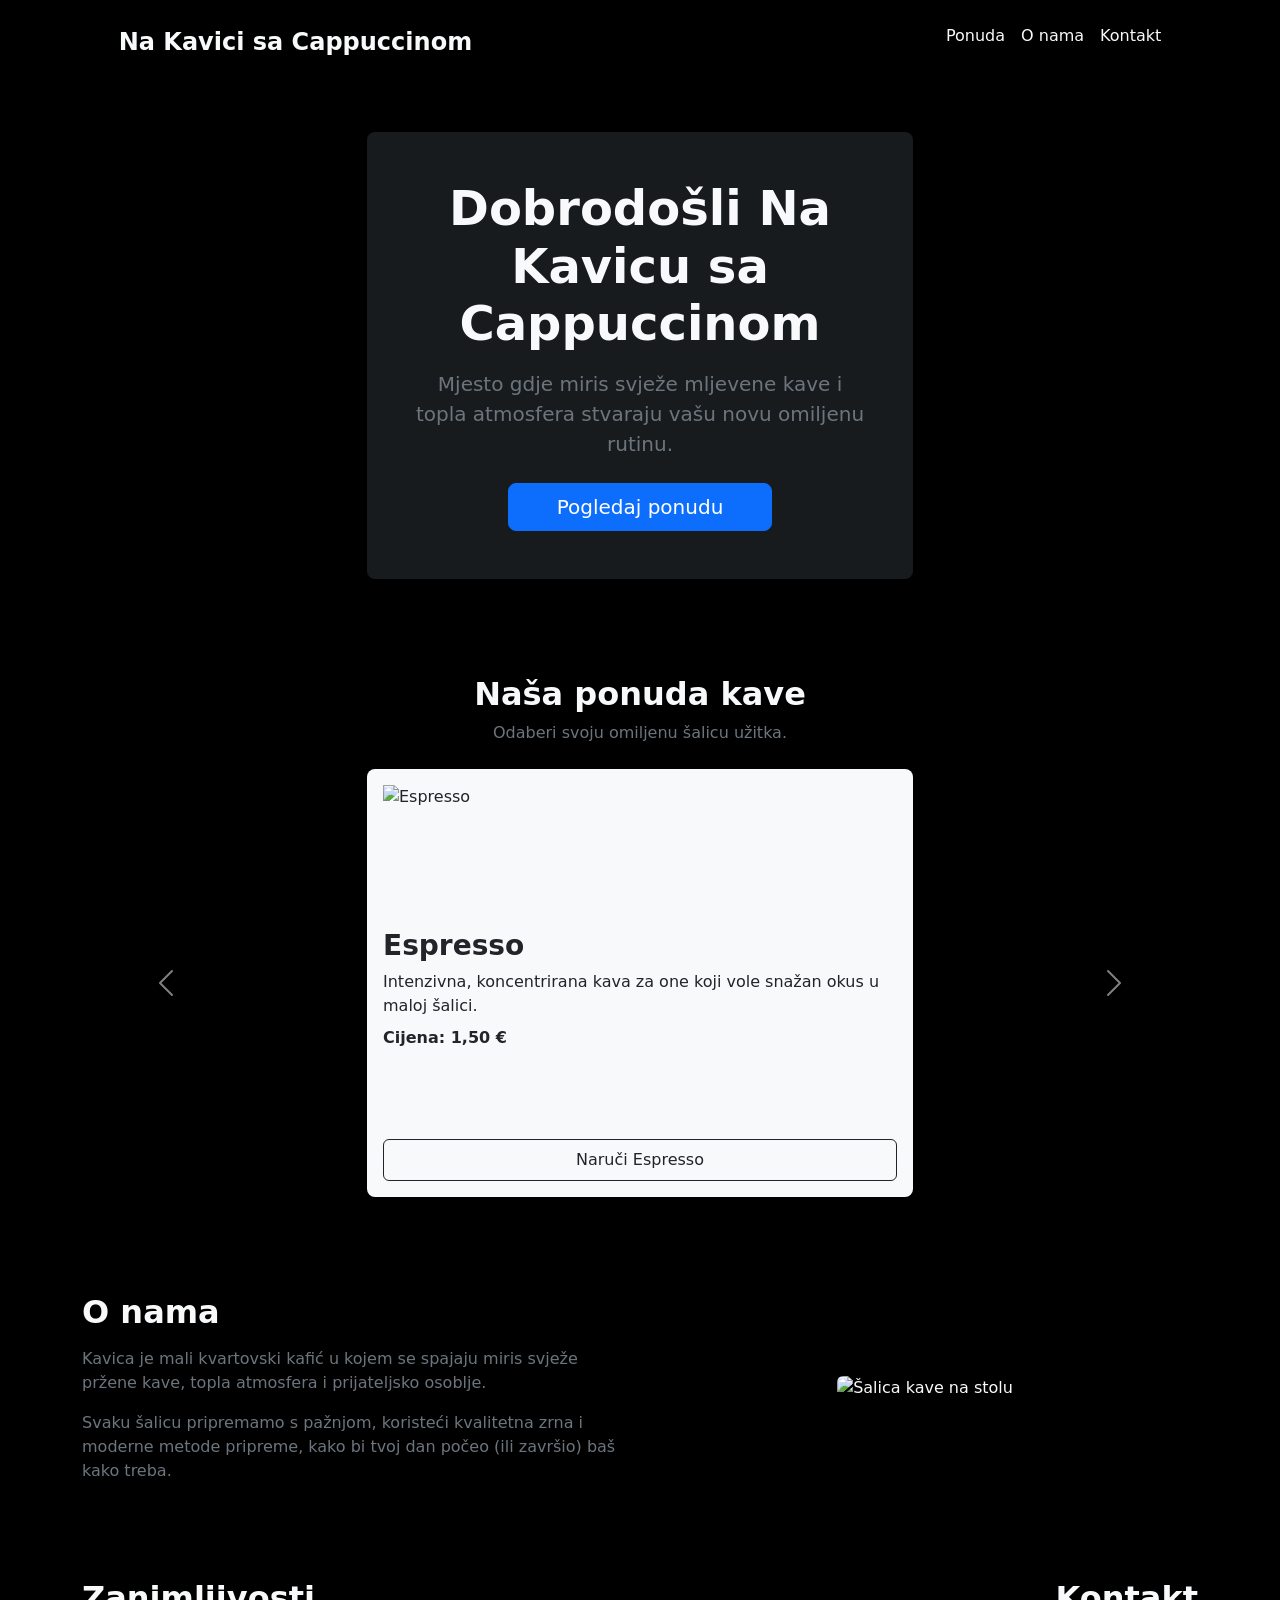
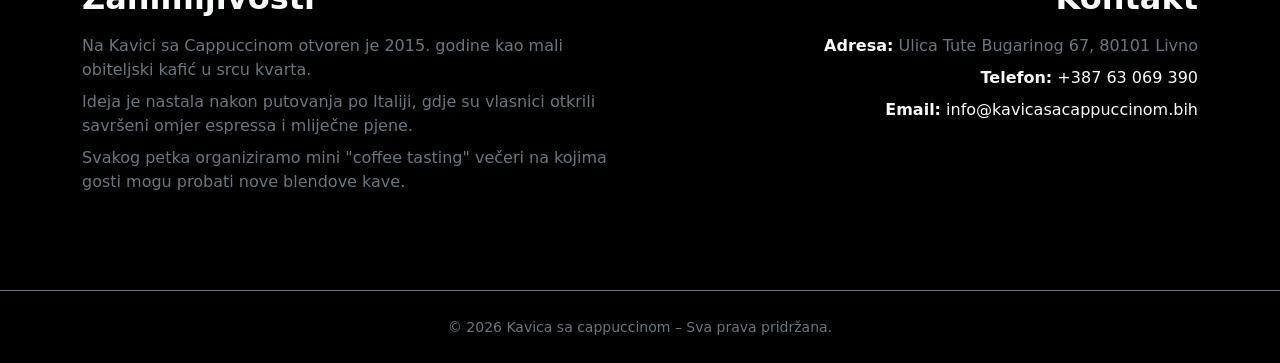
==== index.html @ 24b8f969 "poruka" ====
<!DOCTYPE html>
<html lang="hr">
<head>
  <meta charset="UTF-8">
  <meta name="viewport" content="width=device-width, initial-scale=1.0">
  <title>Zadatak 1 - Bootstrap Grid</title>

  <!-- Bootstrap CSS -->
  <link href="https://cdn.jsdelivr.net/npm/bootstrap@5.3.3/dist/css/bootstrap.min.css" rel="stylesheet">

  <style>
    .order-btn {
      transition: background-color 160ms ease, border-color 160ms ease, color 160ms ease;
    }
    .order-btn:hover,
    .order-btn:focus-visible {
      background-color: #0d6efd;
      border-color: #0d6efd;
      color: #fff !important;
    }
  </style>
</head>
<!-- bg-black: crna pozadina; text-light: svijetli tekst -->
<body class="bg-black text-light">

  <!-- ============================================================
    ZADATAK - pročitaj sve prije nego počneš!

    Radiš landing page za fiktivni kafić "Kavica".

    ŠTO TREBAŠ NAPRAVITI:

    1. NAVBAR
       - Logo/naziv kafića lijevo
       - Linkovi desno: Ponuda, O nama, Kontakt
       - Na mobilnom se navbar sklapa u hamburger izbornik

    2. HERO SEKCIJA
       - Veliki naslov i kratki opis kafića
       - Jedan gumb (npr. "Pogledaj ponudu")
       - Centriran sadržaj

    3. KARTICE S PONUDOM (3 komada)
       - Espresso, Cappuccino, Latte
       - Svaka kartica: naziv, kratki opis, cijena, gumb
       - Na MOBILNOM:  kartice jedna ispod druge (puna širina)
       - Na TABLETU:   2 kartice u redu
       - Na DESKTOPU:  sve 3 kartice u jednom redu

    4. FOOTER
       - Tamna pozadina, copyright tekst centriran

    ============================================================
    PRAVILA:
    ✓ AI je dozvoljen
    ✗ Svaku Bootstrap klasu koju koristiš moraš znati objasniti
    ✗ Ne kopiraj tuđe rješenje bez razumijevanja

    PITANJA ZA RAZMIŠLJANJE dok radiš:
    - Što znači "col-lg-4"? Što je "lg"? Koliko iznosi u pikselima?
    - Zašto koristimo "container" a ne "container-fluid"?
    - Što bi se desilo bez "row" unutar "container"?
    - Kako Bootstrap zna na kojoj veličini ekrana smo?

    KORISNI LINKOVI:
    - Bootstrap docs:  https://getbootstrap.com/docs/5.3
    - Grid sistem:     https://getbootstrap.com/docs/5.3/layout/grid/
    - Navbar:          https://getbootstrap.com/docs/5.3/components/navbar/
    - Cards:           https://getbootstrap.com/docs/5.3/components/card/
    ============================================================ -->

    <!-- ==============================================
    ==============================================
    Nakon kloniranja a prije početka rada napravite
    svoj branch: git checkout -b rjesenje/ime-prezime
    Kad završite kod pošaljite ga tj pushajte na
    sljedeći način:
    git push --set-upstream origin rjesenje/ime-prezime
    =================================================
    ================================================= -->

  <!-- navbar container: širina; py-3: vertikalni razmak; col-lg-10 mx-auto: suzi sadržaj -->
  <navbar class="container py-3">
    <!-- row: grid red -->
    <div class="row col-lg-10 mx-auto">
      <!-- col-12 col-md-6: logo širina; text-center/text-md-start: poravnanje -->
      <div class="col-12 col-md-6 text-center text-md-start">
        <!-- fw-bold: bold; fs-4: veći tekst; text-light/text-decoration-none: vidljiv link bez crte -->
        <a href="#hero" class="fw-bold fs-4 text-decoration-none text-light">Na Kavici sa Cappuccinom</a>
      </div>
      <!-- col-12 col-md-6: linkovi; d-flex: vodoravno; justify-content-*: centriraj/desno; gap-3: razmak; mt-*: razmak gore na manjim -->
      <div class="col-12 col-md-6 d-flex justify-content-center justify-content-md-end gap-3 mt-2 mt-md-0">
        <!-- text-light/text-decoration-none: stil linka -->
        <a href="#ponuda" class="text-light text-decoration-none">Ponuda</a>
        <a href="#onama" class="text-light text-decoration-none">O nama</a>
        <a href="#kontakt" class="text-light text-decoration-none">Kontakt</a>
      </div>
    </div>
  </navbar>

  <!-- py-*: vertikalni padding po breakpointu; background-image (style): slika kave -->
  <section
    id="hero"
    class="py-4 py-sm-5 py-lg-5"
    style="background-image: url('https://images.pexels.com/photos/302899/pexels-photo-302899.jpeg'); background-size: cover; background-position: center; background-repeat: no-repeat;"
  >
    <!-- container: širina + centriranje -->
    <div class="container">
      <!-- row: grid red; justify-content-center: centriraj stupac -->
      <div class="row justify-content-center">
        <!-- col-*: širina stupca po breakpointu; text-center: centrirani tekst; fade: JS animacija -->
        <div class="col-12 col-md-8 col-lg-6 text-center fade">
          <!-- bg-dark/bg-opacity-75: tamni overlay; rounded-3: zaobljeni rubovi; p-*: padding -->
          <div class="bg-dark bg-opacity-75 rounded-3 p-3 p-sm-4 p-md-5">
            <!-- display-*/fw-bold: veliki bold naslov; mb-3: razmak dolje -->
            <h1 class="display-5 display-md-4 fw-bold mb-3">Dobrodošli Na Kavicu sa Cappuccinom</h1>
            <!-- lead: veći tekst; text-secondary: siva; mb-4: razmak dolje -->
            <p class="lead text-secondary mb-4">
            Mjesto gdje miris svježe mljevene kave i topla atmosfera
            stvaraju vašu novu omiljenu rutinu.
            </p>
            <!-- btn/btn-primary/btn-lg: gumb; px-*: horizontalni padding -->
            <a href="#ponuda" class="btn btn-primary btn-lg px-4 px-md-5">
            Pogledaj ponudu
            </a>
          </div>
        </div>
      </div>
    </div>
  </section>

  <!-- py-*: vertikalni padding sekcije ponude -->
  <section id="ponuda" class="py-4 py-md-5">
    <!-- container: centrirani sadržaj -->
    <div class="container">
      <!-- text-center: centrirano; mb-*: razmak dolje; fade: animacija -->
      <div class="text-center mb-3 mb-md-4 fade">
        <!-- fw-bold: bold; mb-2: razmak -->
        <h2 class="fw-bold mb-2">Naša ponuda kave</h2>
        <!-- text-secondary: sivi tekst; mb-0: bez margine -->
        <p class="text-secondary mb-0">Odaberi svoju omiljenu šalicu užitka.</p>
      </div>

      <!-- Bootstrap karusel umjesto 3 statične kartice -->
      <div id="coffeeCarousel" class="carousel slide fade" data-bs-ride="carousel">
        <div class="carousel-inner">
          <!-- ESPRESSO -->
          <div class="carousel-item active">
            <div class="row justify-content-center">
              <div class="col-12 col-md-8 col-lg-6 d-flex">
                <div class="bg-light text-dark rounded-3 p-3 w-100 h-100 d-flex flex-column">
                  <img
                    src="https://images.pexels.com/photos/2396220/pexels-photo-2396220.jpeg?auto=compress&cs=tinysrgb&w=600"
                    alt="Espresso"
                    style="height: 200px; object-fit: cover;"
                  >
                  <div class="mt-3 d-flex flex-column justify-content-between h-100">
                    <div>
                      <h3 class="fw-semibold mb-2">Espresso</h3>
                      <p class="mb-2">
                        Intenzivna, koncentrirana kava za one koji vole snažan okus
                        u maloj šalici.
                      </p>
                      <p class="fw-semibold mb-3">Cijena: 1,50 €</p>
                    </div>
                    <div>
                      <a href="#kontakt" class="order-btn d-block text-center border border-dark rounded py-2 text-dark text-decoration-none">
                        Naruči Espresso
                      </a>
                    </div>
                  </div>
                </div>
              </div>
            </div>
          </div>

          <!-- CAPPUCCINO -->
          <div class="carousel-item">
            <div class="row justify-content-center">
              <div class="col-12 col-md-8 col-lg-6 d-flex">
                <div class="bg-light text-dark rounded-3 p-3 w-100 h-100 d-flex flex-column">
                  <img
                    src="https://images.pexels.com/photos/2615323/pexels-photo-2615323.jpeg?auto=compress&cs=tinysrgb&w=600"
                    alt="Cappuccino"
                    style="height: 200px; object-fit: cover;"
                  >
                  <div class="mt-3 d-flex flex-column justify-content-between h-100">
                    <div>
                      <h3 class="fw-semibold mb-2">Cappuccino</h3>
                      <p class="mb-2">
                        Savršen omjer espressa, mlijeka i mliječne pjene za
                        kremast doživljaj.
                      </p>
                      <p class="fw-semibold mb-3">Cijena: 2,20 €</p>
                    </div>
                    <div>
                      <a href="#kontakt" class="order-btn d-block text-center border border-dark rounded py-2 text-dark text-decoration-none">
                        Naruči Cappuccino
                      </a>
                    </div>
                  </div>
                </div>
              </div>
            </div>
          </div>

          <!-- LATTE -->
          <div class="carousel-item">
            <div class="row justify-content-center">
              <div class="col-12 col-md-8 col-lg-6 d-flex">
                <div class="bg-light text-dark rounded-3 p-3 w-100 h-100 d-flex flex-column">
                  <img
                    src="https://images.pexels.com/photos/851555/pexels-photo-851555.jpeg?auto=compress&cs=tinysrgb&w=600"
                    alt="Latte"
                    style="height: 200px; object-fit: cover;"
                  >
                  <div class="mt-3 d-flex flex-column justify-content-between h-100">
                    <div>
                      <h3 class="fw-semibold mb-2">Latte</h3>
                      <p class="mb-2">
                        Nježna kava s puno toplog mlijeka – idealna za
                        opuštena jutra i duge razgovore.
                      </p>
                      <p class="fw-semibold mb-3">Cijena: 2,50 €</p>
                    </div>
                    <div>
                      <a href="#kontakt" class="order-btn d-block text-center border border-dark rounded py-2 text-dark text-decoration-none">
                        Naruči Latte
                      </a>
                    </div>
                  </div>
                </div>
              </div>
            </div>
          </div>
        </div>

        <!-- Kontrole karusela -->
        <button class="carousel-control-prev" type="button" data-bs-target="#coffeeCarousel" data-bs-slide="prev">
          <span class="carousel-control-prev-icon" aria-hidden="true"></span>
          <span class="visually-hidden">Prethodna</span>
        </button>
        <button class="carousel-control-next" type="button" data-bs-target="#coffeeCarousel" data-bs-slide="next">
          <span class="carousel-control-next-icon" aria-hidden="true"></span>
          <span class="visually-hidden">Sljedeća</span>
        </button>
      </div>
    </div>
  </section>

  <!-- py-*: vertikalni padding sekcije "O nama" -->
  <section id="onama" class="py-4 py-lg-5">
    <div class="container">
      <div class="row align-items-center">
        <!-- col-*: širine po breakpointu; mb-*: razmak; fade: animacija; text-center/text-md-start: poravnanje -->
        <div class="col-12 col-md-6 col-lg-6 mb-4 mb-md-0 fade text-center text-md-start">
          <h2 class="fw-bold mb-3">O nama</h2>
          <p class="text-secondary mb-3">
            Kavica je mali kvartovski kafić u kojem se spajaju miris svježe
            pržene kave, topla atmosfera i prijateljsko osoblje.
          </p>
          <p class="text-secondary mb-0">
            Svaku šalicu pripremamo s pažnjom, koristeći kvalitetna zrna i
            moderne metode pripreme, kako bi tvoj dan počeo (ili završio)
            baš kako treba.
          </p>
        </div>
        <div class="col-12 col-md-6 col-lg-6 text-center fade">
          <!-- img-fluid: responsive slika; rounded: zaobljeni rubovi; shadow: sjena -->
          <img
            src="https://images.pexels.com/photos/1002740/pexels-photo-1002740.jpeg"
            alt="Šalica kave na stolu"
            class="img-fluid rounded shadow"
          >
        </div>
      </div>
    </div>
  </section>

  <!-- py-*: vertikalni padding sekcije "Kontakt" -->
  <section id="kontakt" class="py-4 py-md-5">
    <div class="container">
      <!-- row: dvije kolone – lijevo zanimljivosti, desno kontakti -->
      <div class="row">
        <!-- col-12 col-md-6: zanimljivosti; text-start: lijevo poravnanje; mb-4: razmak dolje na manjim -->
        <div class="col-12 col-md-6 mb-4 mb-md-0">
          <h2 class="fw-bold mb-3">Zanimljivosti</h2>
          <p class="text-secondary mb-2">
            Na Kavici sa Cappuccinom otvoren je 2015. godine kao mali obiteljski kafić u srcu kvarta.
          </p>
          <p class="text-secondary mb-2">
            Ideja je nastala nakon putovanja po Italiji, gdje su vlasnici otkrili savršeni omjer espressa i mliječne pjene.
          </p>
          <p class="text-secondary mb-0">
            Svakog petka organiziramo mini "coffee tasting" večeri na kojima gosti mogu probati nove blendove kave.
          </p>
        </div>
        <!-- col-12 col-md-6: kontakti; text-md-end: desno poravnanje na većim ekranima -->
        <div class="col-12 col-md-6 text-md-end">
          <h2 class="fw-bold mb-3">Kontakt</h2>
          <!-- d-grid gap-2: vertikalni razmak; text-secondary: sivi tekst -->
          <div class="d-grid gap-2 text-secondary">
            <p class="mb-0">
              <span class="fw-semibold text-light">Adresa:</span>
              Ulica Tute Bugarinog 67, 80101 Livno
            </p>
            <p class="mb-0">
              <span class="fw-semibold text-light">Telefon:</span>
              <!-- link-light: svijetli link; text-decoration-none: bez crte -->
              <a class="link-light text-decoration-none" href="tel:+385911234567">+387 63 069 390</a>
            </p>
            <p class="mb-0">
              <span class="fw-semibold text-light">Email:</span>
              <a class="link-light text-decoration-none" href="mailto:info@kavica.hr">info@kavicasacappuccinom.bih</a>
            </p>
          </div>
        </div>
      </div>
    </div>
  </section>

  <!-- bg-black: crni footer; text-secondary: sivi tekst; text-center: centrirano; py-*/mt-*: razmak; border-*: linija -->
  <footer class="bg-black text-secondary text-center py-3 py-md-4 mt-4 mt-lg-5 border-top border-secondary">
    <small>&copy; 2026 Kavica sa cappuccinom – Sva prava pridržana.</small>
  </footer>
  <!-- Bootstrap JS - mora biti na kraju, prije </body> -->
  <script src="https://cdn.jsdelivr.net/npm/bootstrap@5.3.3/dist/js/bootstrap.bundle.min.js"></script>

  <!--
    MALI JAVASCRIPT DODACI

    1) Animacija "fade-in" za elemente koji imaju klasu "fade"
       - Bootstrap već definira:
         .fade  → element je proziran
         .show  → konačno stanje (vidljivo)
       - Kad preko JS-a dodamo "show" na element koji već ima "fade",
         Bootstrap CSS odradi prijelaz (animaciju).

    2) Glatko skrolanje do sekcije kada kliknemo na link u navbaru
       - umjesto instant skoka, koristimo "scrollIntoView" s "behavior: 'smooth'".
  -->
  <script>
    // Animacija: kada se element pojavi u viewportu, dodaj mu klasu "show"
    document.addEventListener('DOMContentLoaded', function () {
      var fadeElements = document.querySelectorAll('.fade');

      if ('IntersectionObserver' in window) {
        var observer = new IntersectionObserver(function (entries, obs) {
          entries.forEach(function (entry) {
            if (entry.isIntersecting) {
              entry.target.classList.add('show'); // Bootstrap koristi .fade + .show za prijelaz
              obs.unobserve(entry.target);
            }
          });
        }, { threshold: 0.2 });

        fadeElements.forEach(function (el) {
          observer.observe(el);
        });
      } else {
        // Fallback: ako preglednik ne podržava IntersectionObserver, odmah prikaži sve
        fadeElements.forEach(function (el) {
          el.classList.add('show');
        });
      }

      // Glatko skrolanje za sve linkove koji vode na ID na stranici (#ponuda, #onama, #kontakt)
      var navLinks = document.querySelectorAll('a[href^="#"]');

      navLinks.forEach(function (link) {
        var href = link.getAttribute('href');

        if (href && href.startsWith('#') && href.length > 1) {
          link.addEventListener('click', function (event) {
            var target = document.querySelector(href);
            if (target) {
              event.preventDefault();
              target.scrollIntoView({ behavior: 'smooth' });
            }
          });
        }
      });
    });
  </script>
</body>
</html>
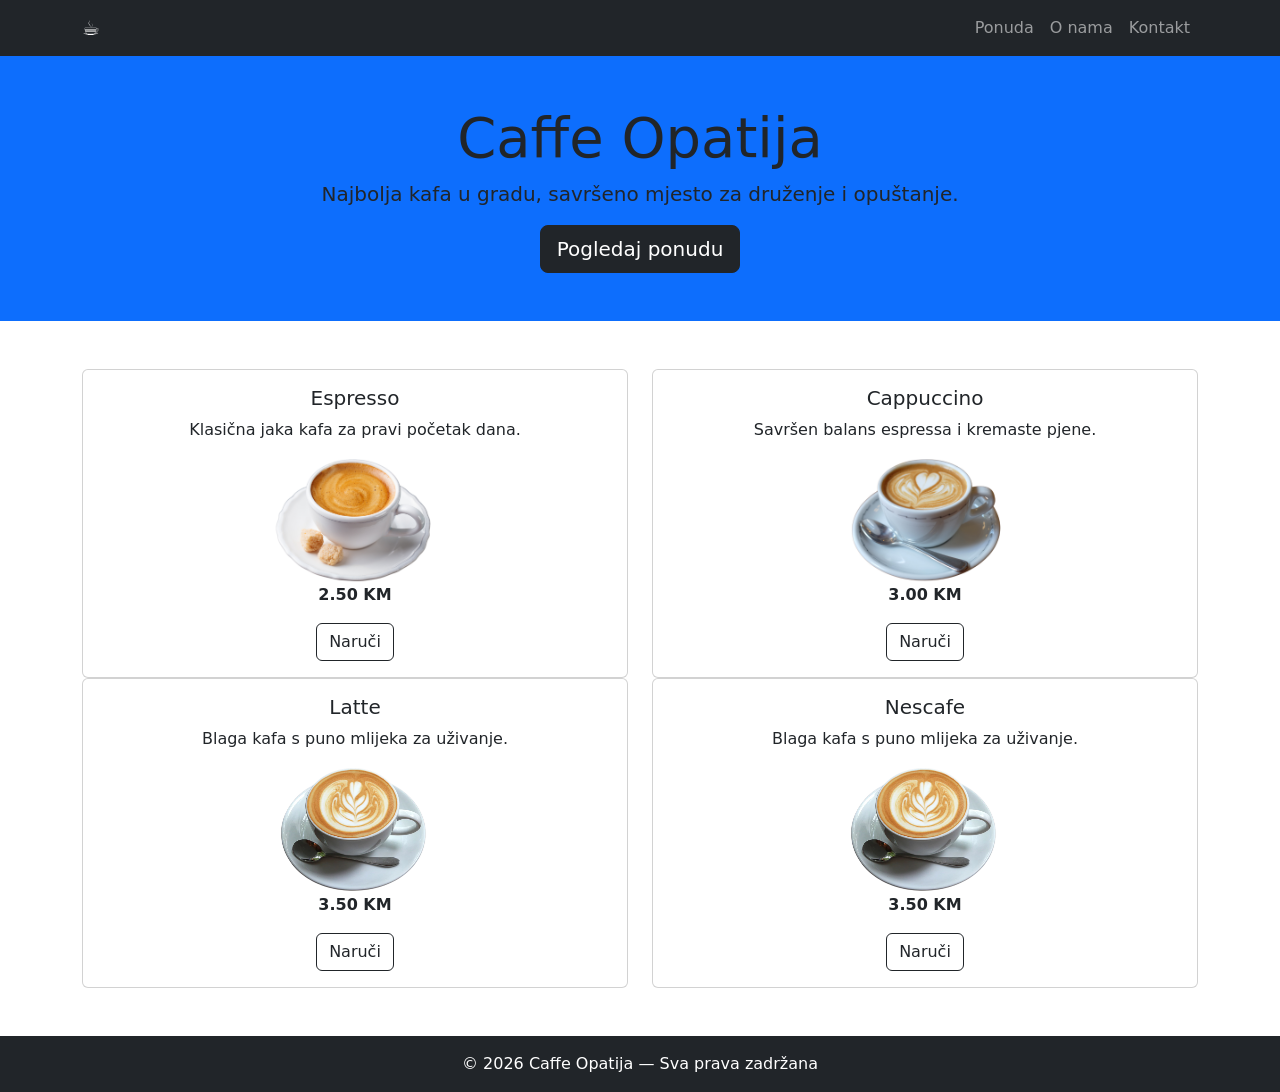
==== commit 53cb2f19: "dodala ness" ====
--- a/index.html
+++ b/index.html
@@ -7,21 +7,10 @@
 
   <!-- Bootstrap CSS -->
   <link href="https://cdn.jsdelivr.net/npm/bootstrap@5.3.3/dist/css/bootstrap.min.css" rel="stylesheet">
-
-  <style>
-    .order-btn {
-      transition: background-color 160ms ease, border-color 160ms ease, color 160ms ease;
-    }
-    .order-btn:hover,
-    .order-btn:focus-visible {
-      background-color: #0d6efd;
-      border-color: #0d6efd;
-      color: #fff !important;
-    }
-  </style>
+  <!-- Naš custom CSS dolazi NAKON Bootstrapa -->
+  <link rel="stylesheet" href="../assets/css/style.css">
 </head>
-<!-- bg-black: crna pozadina; text-light: svijetli tekst -->
-<body class="bg-black text-light">
+<body>
 
   <!-- ============================================================
     ZADATAK - pročitaj sve prije nego počneš!
@@ -79,308 +68,140 @@
     =================================================
     ================================================= -->
 
-  <!-- navbar container: širina; py-3: vertikalni razmak; col-lg-10 mx-auto: suzi sadržaj -->
-  <navbar class="container py-3">
-    <!-- row: grid red -->
-    <div class="row col-lg-10 mx-auto">
-      <!-- col-12 col-md-6: logo širina; text-center/text-md-start: poravnanje -->
-      <div class="col-12 col-md-6 text-center text-md-start">
-        <!-- fw-bold: bold; fs-4: veći tekst; text-light/text-decoration-none: vidljiv link bez crte -->
-        <a href="#hero" class="fw-bold fs-4 text-decoration-none text-light">Na Kavici sa Cappuccinom</a>
-      </div>
-      <!-- col-12 col-md-6: linkovi; d-flex: vodoravno; justify-content-*: centriraj/desno; gap-3: razmak; mt-*: razmak gore na manjim -->
-      <div class="col-12 col-md-6 d-flex justify-content-center justify-content-md-end gap-3 mt-2 mt-md-0">
-        <!-- text-light/text-decoration-none: stil linka -->
-        <a href="#ponuda" class="text-light text-decoration-none">Ponuda</a>
-        <a href="#onama" class="text-light text-decoration-none">O nama</a>
-        <a href="#kontakt" class="text-light text-decoration-none">Kontakt</a>
-      </div>
+  <!-- OVDJE PIŠI SVOJ KOD -->
+
+
+<!-- ================= NAVBAR ================= -->
+
+<nav class="navbar navbar-expand-md navbar-dark bg-dark">
+  <div class="container">
+
+    <!-- Logo -->
+    <a class="navbar-brand" href="#">☕</a>
+
+    <!-- Hamburger -->
+    <button class="navbar-toggler" type="button"
+        data-bs-toggle="collapse"
+        data-bs-target="#menu">
+        <span class="navbar-toggler-icon"></span>
+    </button>
+
+    <!-- Linkovi -->
+    <div class="collapse navbar-collapse justify-content-end" id="menu">
+      <ul class="navbar-nav">
+        <li class="nav-item">
+          <a class="nav-link" href="#">Ponuda</a>
+        </li>
+        <li class="nav-item">
+          <a class="nav-link" href="#">O nama</a>
+        </li>
+        <li class="nav-item">
+          <a class="nav-link" href="#">Kontakt</a>
+        </li>
+      </ul>
     </div>
-  </navbar>
-
-  <!-- py-*: vertikalni padding po breakpointu; background-image (style): slika kave -->
-  <section
-    id="hero"
-    class="py-4 py-sm-5 py-lg-5"
-    style="background-image: url('https://images.pexels.com/photos/302899/pexels-photo-302899.jpeg'); background-size: cover; background-position: center; background-repeat: no-repeat;"
-  >
-    <!-- container: širina + centriranje -->
-    <div class="container">
-      <!-- row: grid red; justify-content-center: centriraj stupac -->
-      <div class="row justify-content-center">
-        <!-- col-*: širina stupca po breakpointu; text-center: centrirani tekst; fade: JS animacija -->
-        <div class="col-12 col-md-8 col-lg-6 text-center fade">
-          <!-- bg-dark/bg-opacity-75: tamni overlay; rounded-3: zaobljeni rubovi; p-*: padding -->
-          <div class="bg-dark bg-opacity-75 rounded-3 p-3 p-sm-4 p-md-5">
-            <!-- display-*/fw-bold: veliki bold naslov; mb-3: razmak dolje -->
-            <h1 class="display-5 display-md-4 fw-bold mb-3">Dobrodošli Na Kavicu sa Cappuccinom</h1>
-            <!-- lead: veći tekst; text-secondary: siva; mb-4: razmak dolje -->
-            <p class="lead text-secondary mb-4">
-            Mjesto gdje miris svježe mljevene kave i topla atmosfera
-            stvaraju vašu novu omiljenu rutinu.
-            </p>
-            <!-- btn/btn-primary/btn-lg: gumb; px-*: horizontalni padding -->
-            <a href="#ponuda" class="btn btn-primary btn-lg px-4 px-md-5">
-            Pogledaj ponudu
-            </a>
+
+  </div>
+</nav>
+
+<!-- ================= HERO ================= -->
+
+<section class="py-5 text-center bg-primary">
+  <div class="container">
+
+    <h1 class="display-4"> Caffe Opatija </h1>
+    <p class="lead">
+      Najbolja kafa u gradu, savršeno mjesto za druženje i opuštanje.
+    </p>
+
+    <a href="#" class="btn btn-dark btn-lg">
+      Pogledaj ponudu
+    </a>
+
+  </div>
+</section>
+
+<!-- ================= PONUDA ================= -->
+
+<section class="py-5">
+  <div class="container">
+
+    <div class="row g-4">
+
+      <!-- Espresso -->
+      <div class="col-12 col-md-6 col-lg-6">
+        <div class="card h-100 text-center">
+          <div class="card-body">
+            <h5 class="card-title">Espresso</h5>
+            <p class="card-text">
+              Klasična jaka kafa za pravi početak dana.
+            </p>
+            <img src="espresso.png" alt="" width="200px">
+            <p class="fw-bold">2.50 KM</p>
+            <a href="#" class="btn btn-outline-dark">Naruči</a>
+          </div>
+        </div>
+      </div>
+
+      <!-- Cappuccino -->
+      <div class="col-12 col-md-6 col-lg-6">
+        <div class="card h-100 text-center">
+          <div class="card-body">
+            <h5 class="card-title">Cappuccino</h5>
+            <p class="card-text">
+              Savršen balans espressa i kremaste pjene.
+            </p>
+            <img src="cappuccino.png" alt="" width="200px">
+            <p class="fw-bold">3.00 KM</p>
+            <a href="#" class="btn btn-outline-dark">Naruči</a>
           </div>
         </div>
       </div>
     </div>
-  </section>
-
-  <!-- py-*: vertikalni padding sekcije ponude -->
-  <section id="ponuda" class="py-4 py-md-5">
-    <!-- container: centrirani sadržaj -->
-    <div class="container">
-      <!-- text-center: centrirano; mb-*: razmak dolje; fade: animacija -->
-      <div class="text-center mb-3 mb-md-4 fade">
-        <!-- fw-bold: bold; mb-2: razmak -->
-        <h2 class="fw-bold mb-2">Naša ponuda kave</h2>
-        <!-- text-secondary: sivi tekst; mb-0: bez margine -->
-        <p class="text-secondary mb-0">Odaberi svoju omiljenu šalicu užitka.</p>
-      </div>
-
-      <!-- Bootstrap karusel umjesto 3 statične kartice -->
-      <div id="coffeeCarousel" class="carousel slide fade" data-bs-ride="carousel">
-        <div class="carousel-inner">
-          <!-- ESPRESSO -->
-          <div class="carousel-item active">
-            <div class="row justify-content-center">
-              <div class="col-12 col-md-8 col-lg-6 d-flex">
-                <div class="bg-light text-dark rounded-3 p-3 w-100 h-100 d-flex flex-column">
-                  <img
-                    src="https://images.pexels.com/photos/2396220/pexels-photo-2396220.jpeg?auto=compress&cs=tinysrgb&w=600"
-                    alt="Espresso"
-                    style="height: 200px; object-fit: cover;"
-                  >
-                  <div class="mt-3 d-flex flex-column justify-content-between h-100">
-                    <div>
-                      <h3 class="fw-semibold mb-2">Espresso</h3>
-                      <p class="mb-2">
-                        Intenzivna, koncentrirana kava za one koji vole snažan okus
-                        u maloj šalici.
-                      </p>
-                      <p class="fw-semibold mb-3">Cijena: 1,50 €</p>
-                    </div>
-                    <div>
-                      <a href="#kontakt" class="order-btn d-block text-center border border-dark rounded py-2 text-dark text-decoration-none">
-                        Naruči Espresso
-                      </a>
-                    </div>
-                  </div>
-                </div>
-              </div>
-            </div>
-          </div>
-
-          <!-- CAPPUCCINO -->
-          <div class="carousel-item">
-            <div class="row justify-content-center">
-              <div class="col-12 col-md-8 col-lg-6 d-flex">
-                <div class="bg-light text-dark rounded-3 p-3 w-100 h-100 d-flex flex-column">
-                  <img
-                    src="https://images.pexels.com/photos/2615323/pexels-photo-2615323.jpeg?auto=compress&cs=tinysrgb&w=600"
-                    alt="Cappuccino"
-                    style="height: 200px; object-fit: cover;"
-                  >
-                  <div class="mt-3 d-flex flex-column justify-content-between h-100">
-                    <div>
-                      <h3 class="fw-semibold mb-2">Cappuccino</h3>
-                      <p class="mb-2">
-                        Savršen omjer espressa, mlijeka i mliječne pjene za
-                        kremast doživljaj.
-                      </p>
-                      <p class="fw-semibold mb-3">Cijena: 2,20 €</p>
-                    </div>
-                    <div>
-                      <a href="#kontakt" class="order-btn d-block text-center border border-dark rounded py-2 text-dark text-decoration-none">
-                        Naruči Cappuccino
-                      </a>
-                    </div>
-                  </div>
-                </div>
-              </div>
-            </div>
-          </div>
-
-          <!-- LATTE -->
-          <div class="carousel-item">
-            <div class="row justify-content-center">
-              <div class="col-12 col-md-8 col-lg-6 d-flex">
-                <div class="bg-light text-dark rounded-3 p-3 w-100 h-100 d-flex flex-column">
-                  <img
-                    src="https://images.pexels.com/photos/851555/pexels-photo-851555.jpeg?auto=compress&cs=tinysrgb&w=600"
-                    alt="Latte"
-                    style="height: 200px; object-fit: cover;"
-                  >
-                  <div class="mt-3 d-flex flex-column justify-content-between h-100">
-                    <div>
-                      <h3 class="fw-semibold mb-2">Latte</h3>
-                      <p class="mb-2">
-                        Nježna kava s puno toplog mlijeka – idealna za
-                        opuštena jutra i duge razgovore.
-                      </p>
-                      <p class="fw-semibold mb-3">Cijena: 2,50 €</p>
-                    </div>
-                    <div>
-                      <a href="#kontakt" class="order-btn d-block text-center border border-dark rounded py-2 text-dark text-decoration-none">
-                        Naruči Latte
-                      </a>
-                    </div>
-                  </div>
-                </div>
-              </div>
-            </div>
-          </div>
-        </div>
-
-        <!-- Kontrole karusela -->
-        <button class="carousel-control-prev" type="button" data-bs-target="#coffeeCarousel" data-bs-slide="prev">
-          <span class="carousel-control-prev-icon" aria-hidden="true"></span>
-          <span class="visually-hidden">Prethodna</span>
-        </button>
-        <button class="carousel-control-next" type="button" data-bs-target="#coffeeCarousel" data-bs-slide="next">
-          <span class="carousel-control-next-icon" aria-hidden="true"></span>
-          <span class="visually-hidden">Sljedeća</span>
-        </button>
+    <div class="row g-4">
+      <!-- Latte -->
+      <div class="col-12 col-md-6 col-lg-6">
+        <div class="card h-100 text-center">
+          <div class="card-body">
+            <h5 class="card-title">Latte</h5>
+            <p class="card-text">
+              Blaga kafa s puno mlijeka za uživanje.
+            </p>
+            <img src="latte.png" alt="" width="250px">
+            <p class="fw-bold">3.50 KM</p>
+            <a href="#" class="btn btn-outline-dark">Naruči</a>
+          </div>
+        </div>
+      </div>
+
+      <!-- nes -->
+      <div class="col-12 col-md-6 col-lg-6">
+        <div class="card h-100 text-center">
+          <div class="card-body">
+            <h5 class="card-title">Nescafe</h5>
+            <p class="card-text">
+              Blaga kafa s puno mlijeka za uživanje.
+            </p>
+            <img src="latte.png" alt="" width="250px">
+            <p class="fw-bold">3.50 KM</p>
+            <a href="#" class="btn btn-outline-dark">Naruči</a>
+          </div>
+        </div>
       </div>
     </div>
-  </section>
-
-  <!-- py-*: vertikalni padding sekcije "O nama" -->
-  <section id="onama" class="py-4 py-lg-5">
-    <div class="container">
-      <div class="row align-items-center">
-        <!-- col-*: širine po breakpointu; mb-*: razmak; fade: animacija; text-center/text-md-start: poravnanje -->
-        <div class="col-12 col-md-6 col-lg-6 mb-4 mb-md-0 fade text-center text-md-start">
-          <h2 class="fw-bold mb-3">O nama</h2>
-          <p class="text-secondary mb-3">
-            Kavica je mali kvartovski kafić u kojem se spajaju miris svježe
-            pržene kave, topla atmosfera i prijateljsko osoblje.
-          </p>
-          <p class="text-secondary mb-0">
-            Svaku šalicu pripremamo s pažnjom, koristeći kvalitetna zrna i
-            moderne metode pripreme, kako bi tvoj dan počeo (ili završio)
-            baš kako treba.
-          </p>
-        </div>
-        <div class="col-12 col-md-6 col-lg-6 text-center fade">
-          <!-- img-fluid: responsive slika; rounded: zaobljeni rubovi; shadow: sjena -->
-          <img
-            src="https://images.pexels.com/photos/1002740/pexels-photo-1002740.jpeg"
-            alt="Šalica kave na stolu"
-            class="img-fluid rounded shadow"
-          >
-        </div>
-      </div>
-    </div>
-  </section>
-
-  <!-- py-*: vertikalni padding sekcije "Kontakt" -->
-  <section id="kontakt" class="py-4 py-md-5">
-    <div class="container">
-      <!-- row: dvije kolone – lijevo zanimljivosti, desno kontakti -->
-      <div class="row">
-        <!-- col-12 col-md-6: zanimljivosti; text-start: lijevo poravnanje; mb-4: razmak dolje na manjim -->
-        <div class="col-12 col-md-6 mb-4 mb-md-0">
-          <h2 class="fw-bold mb-3">Zanimljivosti</h2>
-          <p class="text-secondary mb-2">
-            Na Kavici sa Cappuccinom otvoren je 2015. godine kao mali obiteljski kafić u srcu kvarta.
-          </p>
-          <p class="text-secondary mb-2">
-            Ideja je nastala nakon putovanja po Italiji, gdje su vlasnici otkrili savršeni omjer espressa i mliječne pjene.
-          </p>
-          <p class="text-secondary mb-0">
-            Svakog petka organiziramo mini "coffee tasting" večeri na kojima gosti mogu probati nove blendove kave.
-          </p>
-        </div>
-        <!-- col-12 col-md-6: kontakti; text-md-end: desno poravnanje na većim ekranima -->
-        <div class="col-12 col-md-6 text-md-end">
-          <h2 class="fw-bold mb-3">Kontakt</h2>
-          <!-- d-grid gap-2: vertikalni razmak; text-secondary: sivi tekst -->
-          <div class="d-grid gap-2 text-secondary">
-            <p class="mb-0">
-              <span class="fw-semibold text-light">Adresa:</span>
-              Ulica Tute Bugarinog 67, 80101 Livno
-            </p>
-            <p class="mb-0">
-              <span class="fw-semibold text-light">Telefon:</span>
-              <!-- link-light: svijetli link; text-decoration-none: bez crte -->
-              <a class="link-light text-decoration-none" href="tel:+385911234567">+387 63 069 390</a>
-            </p>
-            <p class="mb-0">
-              <span class="fw-semibold text-light">Email:</span>
-              <a class="link-light text-decoration-none" href="mailto:info@kavica.hr">info@kavicasacappuccinom.bih</a>
-            </p>
-          </div>
-        </div>
-      </div>
-    </div>
-  </section>
-
-  <!-- bg-black: crni footer; text-secondary: sivi tekst; text-center: centrirano; py-*/mt-*: razmak; border-*: linija -->
-  <footer class="bg-black text-secondary text-center py-3 py-md-4 mt-4 mt-lg-5 border-top border-secondary">
-    <small>&copy; 2026 Kavica sa cappuccinom – Sva prava pridržana.</small>
-  </footer>
+
+  </div>
+</section>
+
+<!-- ================= FOOTER ================= -->
+
+<footer class="bg-dark text-white text-center py-3">
+  <div class="container">
+    <p class="mb-0">© 2026 Caffe Opatija — Sva prava zadržana</p>
+  </div>
+</footer>
+
   <!-- Bootstrap JS - mora biti na kraju, prije </body> -->
   <script src="https://cdn.jsdelivr.net/npm/bootstrap@5.3.3/dist/js/bootstrap.bundle.min.js"></script>
-
-  <!--
-    MALI JAVASCRIPT DODACI
-
-    1) Animacija "fade-in" za elemente koji imaju klasu "fade"
-       - Bootstrap već definira:
-         .fade  → element je proziran
-         .show  → konačno stanje (vidljivo)
-       - Kad preko JS-a dodamo "show" na element koji već ima "fade",
-         Bootstrap CSS odradi prijelaz (animaciju).
-
-    2) Glatko skrolanje do sekcije kada kliknemo na link u navbaru
-       - umjesto instant skoka, koristimo "scrollIntoView" s "behavior: 'smooth'".
-  -->
-  <script>
-    // Animacija: kada se element pojavi u viewportu, dodaj mu klasu "show"
-    document.addEventListener('DOMContentLoaded', function () {
-      var fadeElements = document.querySelectorAll('.fade');
-
-      if ('IntersectionObserver' in window) {
-        var observer = new IntersectionObserver(function (entries, obs) {
-          entries.forEach(function (entry) {
-            if (entry.isIntersecting) {
-              entry.target.classList.add('show'); // Bootstrap koristi .fade + .show za prijelaz
-              obs.unobserve(entry.target);
-            }
-          });
-        }, { threshold: 0.2 });
-
-        fadeElements.forEach(function (el) {
-          observer.observe(el);
-        });
-      } else {
-        // Fallback: ako preglednik ne podržava IntersectionObserver, odmah prikaži sve
-        fadeElements.forEach(function (el) {
-          el.classList.add('show');
-        });
-      }
-
-      // Glatko skrolanje za sve linkove koji vode na ID na stranici (#ponuda, #onama, #kontakt)
-      var navLinks = document.querySelectorAll('a[href^="#"]');
-
-      navLinks.forEach(function (link) {
-        var href = link.getAttribute('href');
-
-        if (href && href.startsWith('#') && href.length > 1) {
-          link.addEventListener('click', function (event) {
-            var target = document.querySelector(href);
-            if (target) {
-              event.preventDefault();
-              target.scrollIntoView({ behavior: 'smooth' });
-            }
-          });
-        }
-      });
-    });
-  </script>
 </body>
-</html>
+</html>
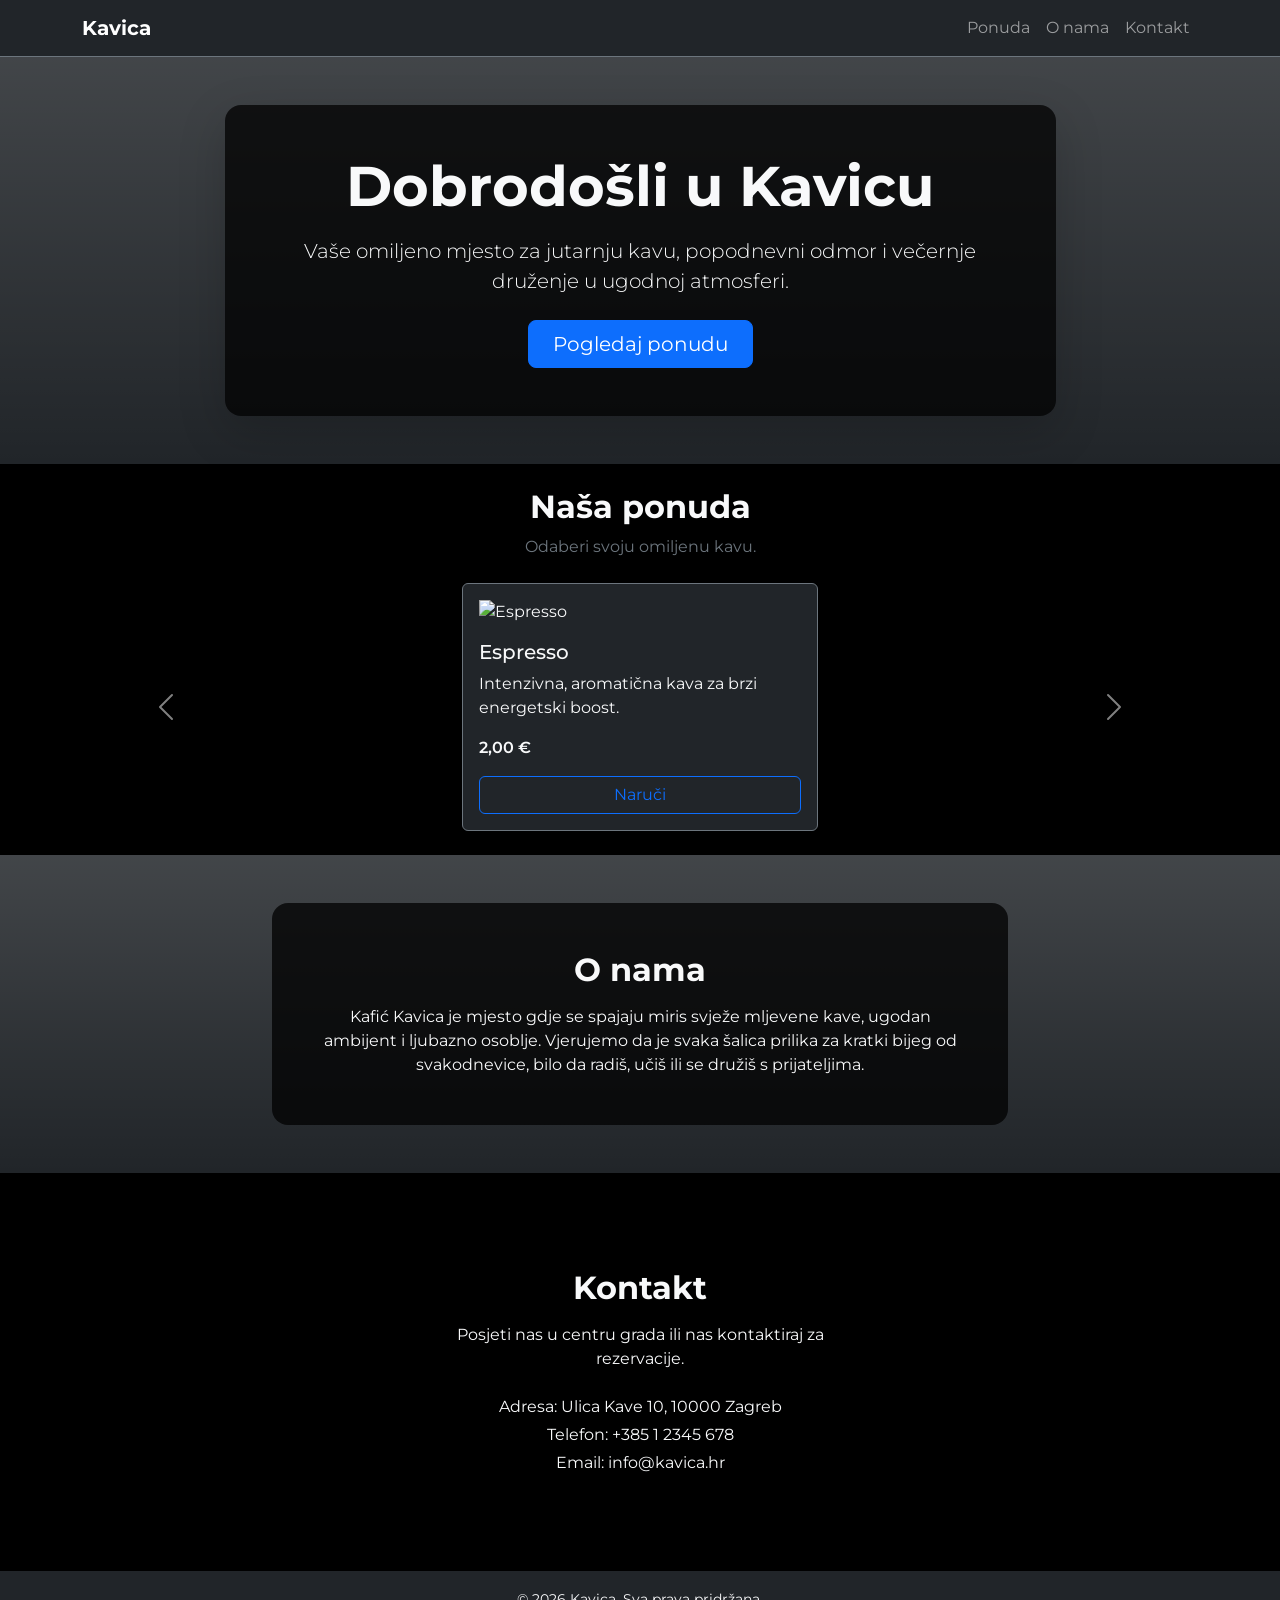
==== commit 5ea15f7e: "tepo" ====
--- a/index.html
+++ b/index.html
@@ -7,10 +7,16 @@
 
   <!-- Bootstrap CSS -->
   <link href="https://cdn.jsdelivr.net/npm/bootstrap@5.3.3/dist/css/bootstrap.min.css" rel="stylesheet">
+  <!-- Google Fonts - Montserrat -->
+  <link rel="preconnect" href="https://fonts.googleapis.com">
+  <link rel="preconnect" href="https://fonts.gstatic.com" crossorigin>
+  <link
+    href="https://fonts.googleapis.com/css2?family=Montserrat:wght@300;400;500;600;700&display=swap"
+    rel="stylesheet">
   <!-- Naš custom CSS dolazi NAKON Bootstrapa -->
-  <link rel="stylesheet" href="../assets/css/style.css">
+  <link rel="stylesheet" href="assets/css/style.css">
 </head>
-<body>
+<body class="bg-dark text-light" style="font-family: 'Montserrat', system-ui, -apple-system, BlinkMacSystemFont, 'Segoe UI', sans-serif;">
 
   <!-- ============================================================
     ZADATAK - pročitaj sve prije nego počneš!
@@ -70,138 +76,186 @@
 
   <!-- OVDJE PIŠI SVOJ KOD -->
 
-
-<!-- ================= NAVBAR ================= -->
-
-<nav class="navbar navbar-expand-md navbar-dark bg-dark">
-  <div class="container">
-
-    <!-- Logo -->
-    <a class="navbar-brand" href="#">☕</a>
-
-    <!-- Hamburger -->
-    <button class="navbar-toggler" type="button"
-        data-bs-toggle="collapse"
-        data-bs-target="#menu">
+  <!-- NAVBAR -->
+  <nav class="navbar navbar-expand-md navbar-dark bg-dark border-bottom border-secondary">
+    <div class="container">
+      <a class="navbar-brand fw-bold" href="#hero">Kavica</a>
+      <button class="navbar-toggler" type="button" data-bs-toggle="collapse" data-bs-target="#mainNavbar"
+        aria-controls="mainNavbar" aria-expanded="false" aria-label="Toggle navigation">
         <span class="navbar-toggler-icon"></span>
-    </button>
-
-    <!-- Linkovi -->
-    <div class="collapse navbar-collapse justify-content-end" id="menu">
-      <ul class="navbar-nav">
-        <li class="nav-item">
-          <a class="nav-link" href="#">Ponuda</a>
-        </li>
-        <li class="nav-item">
-          <a class="nav-link" href="#">O nama</a>
-        </li>
-        <li class="nav-item">
-          <a class="nav-link" href="#">Kontakt</a>
-        </li>
-      </ul>
-    </div>
-
-  </div>
-</nav>
-
-<!-- ================= HERO ================= -->
-
-<section class="py-5 text-center bg-primary">
-  <div class="container">
-
-    <h1 class="display-4"> Caffe Opatija </h1>
-    <p class="lead">
-      Najbolja kafa u gradu, savršeno mjesto za druženje i opuštanje.
-    </p>
-
-    <a href="#" class="btn btn-dark btn-lg">
-      Pogledaj ponudu
-    </a>
-
-  </div>
-</section>
-
-<!-- ================= PONUDA ================= -->
-
-<section class="py-5">
-  <div class="container">
-
-    <div class="row g-4">
-
-      <!-- Espresso -->
-      <div class="col-12 col-md-6 col-lg-6">
-        <div class="card h-100 text-center">
-          <div class="card-body">
-            <h5 class="card-title">Espresso</h5>
-            <p class="card-text">
-              Klasična jaka kafa za pravi početak dana.
+      </button>
+
+      <div class="collapse navbar-collapse" id="mainNavbar">
+        <ul class="navbar-nav ms-auto mb-2 mb-lg-0">
+          <li class="nav-item">
+            <a class="nav-link" href="#ponuda">Ponuda</a>
+          </li>
+          <li class="nav-item">
+            <a class="nav-link" href="#onama">O nama</a>
+          </li>
+          <li class="nav-item">
+            <a class="nav-link" href="#kontakt">Kontakt</a>
+          </li>
+        </ul>
+      </div>
+    </div>
+  </nav>
+
+  <!-- HERO SEKCIJA -->
+  <section id="hero" class="py-5 bg-dark bg-gradient"
+    style="background-image: url('kako-otvoriti-restoran-ili-kafic.webp'); background-size: cover; background-position: center; background-repeat: no-repeat;">
+    <div class="container">
+      <div class="row justify-content-center">
+        <div class="col-lg-9">
+          <div class="p-5 text-center rounded-4 shadow-lg bg-black bg-opacity-75">
+            <h1 class="display-4 fw-bold mb-3">Dobrodošli u Kavicu</h1>
+            <p class="lead mb-4">
+              Vaše omiljeno mjesto za jutarnju kavu, popodnevni odmor i večernje druženje u ugodnoj atmosferi.
             </p>
-            <img src="espresso.png" alt="" width="200px">
-            <p class="fw-bold">2.50 KM</p>
-            <a href="#" class="btn btn-outline-dark">Naruči</a>
-          </div>
-        </div>
-      </div>
-
-      <!-- Cappuccino -->
-      <div class="col-12 col-md-6 col-lg-6">
-        <div class="card h-100 text-center">
-          <div class="card-body">
-            <h5 class="card-title">Cappuccino</h5>
-            <p class="card-text">
-              Savršen balans espressa i kremaste pjene.
+            <a href="#ponuda" class="btn btn-primary btn-lg px-4">
+              Pogledaj ponudu
+            </a>
+          </div>
+        </div>
+      </div>
+    </div>
+  </section>
+
+  <!-- PONUDA - KARTICE -->
+  <section id="ponuda" class="py-4 bg-black">
+    <div class="container">
+      <div class="row mb-4">
+        <div class="col text-center">
+          <h2 class="fw-bold">Naša ponuda</h2>
+          <p class="text-secondary mb-0">Odaberi svoju omiljenu kavu.</p>
+        </div>
+      </div>
+
+      <div id="coffeeCarousel" class="carousel slide" data-bs-ride="false">
+        <div class="carousel-inner">
+          <div class="carousel-item active">
+            <div class="row justify-content-center">
+              <div class="col-10 col-md-6 col-lg-4">
+                <div class="card h-100 bg-dark text-light border-secondary shadow">
+                  <img src="Tazzina_di_caffc_a_Ventimiglia-removebg-preview.png"
+                    class="card-img-top img-fluid mt-3 px-3" alt="Espresso">
+                  <div class="card-body d-flex flex-column p-3">
+                    <h5 class="card-title">Espresso</h5>
+                    <p class="card-text flex-grow-1">
+                      Intenzivna, aromatična kava za brzi energetski boost.
+                    </p>
+                    <p class="fw-semibold mb-3">2,00 €</p>
+                    <a href="#kontakt" class="btn btn-outline-primary mt-auto">Naruči</a>
+                  </div>
+                </div>
+              </div>
+            </div>
+          </div>
+
+          <div class="carousel-item">
+            <div class="row justify-content-center">
+              <div class="col-10 col-md-6 col-lg-4">
+                <div class="card h-100 bg-dark text-light border-secondary shadow">
+                  <img
+                    src="8624835-how-to-make-a-cappuccino-beauty-4x3-0301-13d55eaad60b42058f24369c292d4ccb-removebg-preview.png"
+                    class="card-img-top img-fluid mt-3 px-3" alt="Cappuccino">
+                  <div class="card-body d-flex flex-column p-3">
+                    <h5 class="card-title">Cappuccino</h5>
+                    <p class="card-text flex-grow-1">
+                      Savršen omjer espressa, mlijeka i pjene za kremasti užitak.
+                    </p>
+                    <p class="fw-semibold mb-3">2,50 €</p>
+                    <a href="#kontakt" class="btn btn-outline-primary mt-auto">Naruči</a>
+                  </div>
+                </div>
+              </div>
+            </div>
+          </div>
+
+          <div class="carousel-item">
+            <div class="row justify-content-center">
+              <div class="col-10 col-md-6 col-lg-4">
+                <div class="card h-100 bg-dark text-light border-secondary shadow">
+                  <img src="RecipeHero_CaramelLatte_1066x1066-removebg-preview.png"
+                    class="card-img-top img-fluid mt-3 px-3" alt="Latte">
+                  <div class="card-body d-flex flex-column p-3">
+                    <h5 class="card-title">Latte</h5>
+                    <p class="card-text flex-grow-1">
+                      Blaga kava s puno toplog mlijeka za one koji vole nježniji okus.
+                    </p>
+                    <p class="fw-semibold mb-3">2,80 €</p>
+                    <a href="#kontakt" class="btn btn-outline-primary mt-auto">Naruči</a>
+                  </div>
+                </div>
+              </div>
+            </div>
+          </div>
+        </div>
+
+        <button class="carousel-control-prev" type="button" data-bs-target="#coffeeCarousel" data-bs-slide="prev">
+          <span class="carousel-control-prev-icon" aria-hidden="true"></span>
+          <span class="visually-hidden">Prethodna</span>
+        </button>
+        <button class="carousel-control-next" type="button" data-bs-target="#coffeeCarousel" data-bs-slide="next">
+          <span class="carousel-control-next-icon" aria-hidden="true"></span>
+          <span class="visually-hidden">Sljedeća</span>
+        </button>
+      </div>
+    </div>
+  </section>
+
+  <!-- O NAMA -->
+  <section id="onama" class="py-5 bg-dark bg-gradient"
+    style="background-image: url('https://images.unsplash.com/photo-1447933601403-0c6688de566e?auto=format&fit=crop&w=1600&q=80'); background-size: cover; background-position: center; background-repeat: no-repeat;">
+    <div class="container">
+      <div class="row justify-content-center">
+        <div class="col-lg-8">
+          <div class="p-4 p-md-5 rounded-4 bg-black bg-opacity-75">
+            <h2 class="fw-bold mb-3 text-center">O nama</h2>
+            <p class="mb-0 text-center">
+              Kafić Kavica je mjesto gdje se spajaju miris svježe mljevene kave, ugodan ambijent i ljubazno osoblje.
+              Vjerujemo da je svaka šalica prilika za kratki bijeg od svakodnevice, bilo da radiš, učiš ili se družiš s
+              prijateljima.
             </p>
-            <img src="cappuccino.png" alt="" width="200px">
-            <p class="fw-bold">3.00 KM</p>
-            <a href="#" class="btn btn-outline-dark">Naruči</a>
-          </div>
-        </div>
-      </div>
-    </div>
-    <div class="row g-4">
-      <!-- Latte -->
-      <div class="col-12 col-md-6 col-lg-6">
-        <div class="card h-100 text-center">
-          <div class="card-body">
-            <h5 class="card-title">Latte</h5>
-            <p class="card-text">
-              Blaga kafa s puno mlijeka za uživanje.
+          </div>
+        </div>
+      </div>
+    </div>
+  </section>
+
+  <!-- KONTAKT -->
+  <section id="kontakt" class="py-5 bg-black"
+    style="background-image: url('https://images.unsplash.com/photo-1453614512568-c4024d13c247?auto=format&fit=crop&w=1600&q=80'); background-size: cover; background-position: center; background-repeat: no-repeat;">
+    <div class="container">
+      <div class="row justify-content-center">
+        <div class="col-lg-6">
+          <div class="p-4 p-md-5 rounded-4 bg-black bg-opacity-75">
+            <h2 class="fw-bold mb-3 text-center">Kontakt</h2>
+            <p class="text-center mb-4">
+              Posjeti nas u centru grada ili nas kontaktiraj za rezervacije.
             </p>
-            <img src="latte.png" alt="" width="250px">
-            <p class="fw-bold">3.50 KM</p>
-            <a href="#" class="btn btn-outline-dark">Naruči</a>
-          </div>
-        </div>
-      </div>
-
-      <!-- nes -->
-      <div class="col-12 col-md-6 col-lg-6">
-        <div class="card h-100 text-center">
-          <div class="card-body">
-            <h5 class="card-title">Nescafe</h5>
-            <p class="card-text">
-              Blaga kafa s puno mlijeka za uživanje.
-            </p>
-            <img src="latte.png" alt="" width="250px">
-            <p class="fw-bold">3.50 KM</p>
-            <a href="#" class="btn btn-outline-dark">Naruči</a>
-          </div>
-        </div>
-      </div>
-    </div>
-
-  </div>
-</section>
-
-<!-- ================= FOOTER ================= -->
-
-<footer class="bg-dark text-white text-center py-3">
-  <div class="container">
-    <p class="mb-0">© 2026 Caffe Opatija — Sva prava zadržana</p>
-  </div>
-</footer>
-
+            <div class="text-center">
+              <p class="mb-1">Adresa: Ulica Kave 10, 10000 Zagreb</p>
+              <p class="mb-1">Telefon: +385 1 2345 678</p>
+              <p class="mb-0">Email: info@kavica.hr</p>
+            </div>
+          </div>
+        </div>
+      </div>
+    </div>
+  </section>
+
+  <!-- FOOTER -->
+  <footer class="bg-dark text-light text-center py-3">
+    <div class="container">
+      <small>&copy; <span id="year"></span> Kavica. Sva prava pridržana.</small>
+    </div>
+  </footer>
   <!-- Bootstrap JS - mora biti na kraju, prije </body> -->
   <script src="https://cdn.jsdelivr.net/npm/bootstrap@5.3.3/dist/js/bootstrap.bundle.min.js"></script>
+  <script>
+    // Footer year
+    document.getElementById('year').textContent = new Date().getFullYear();
+  </script>
 </body>
-</html>+</html>
--- a/assets/css/style.css
+++ b/assets/css/style.css
@@ -0,0 +1,2 @@
+/* Ovdje trenutno nema custom stilova.
+   Carousel za kartice koristi isključivo Bootstrap klase. */
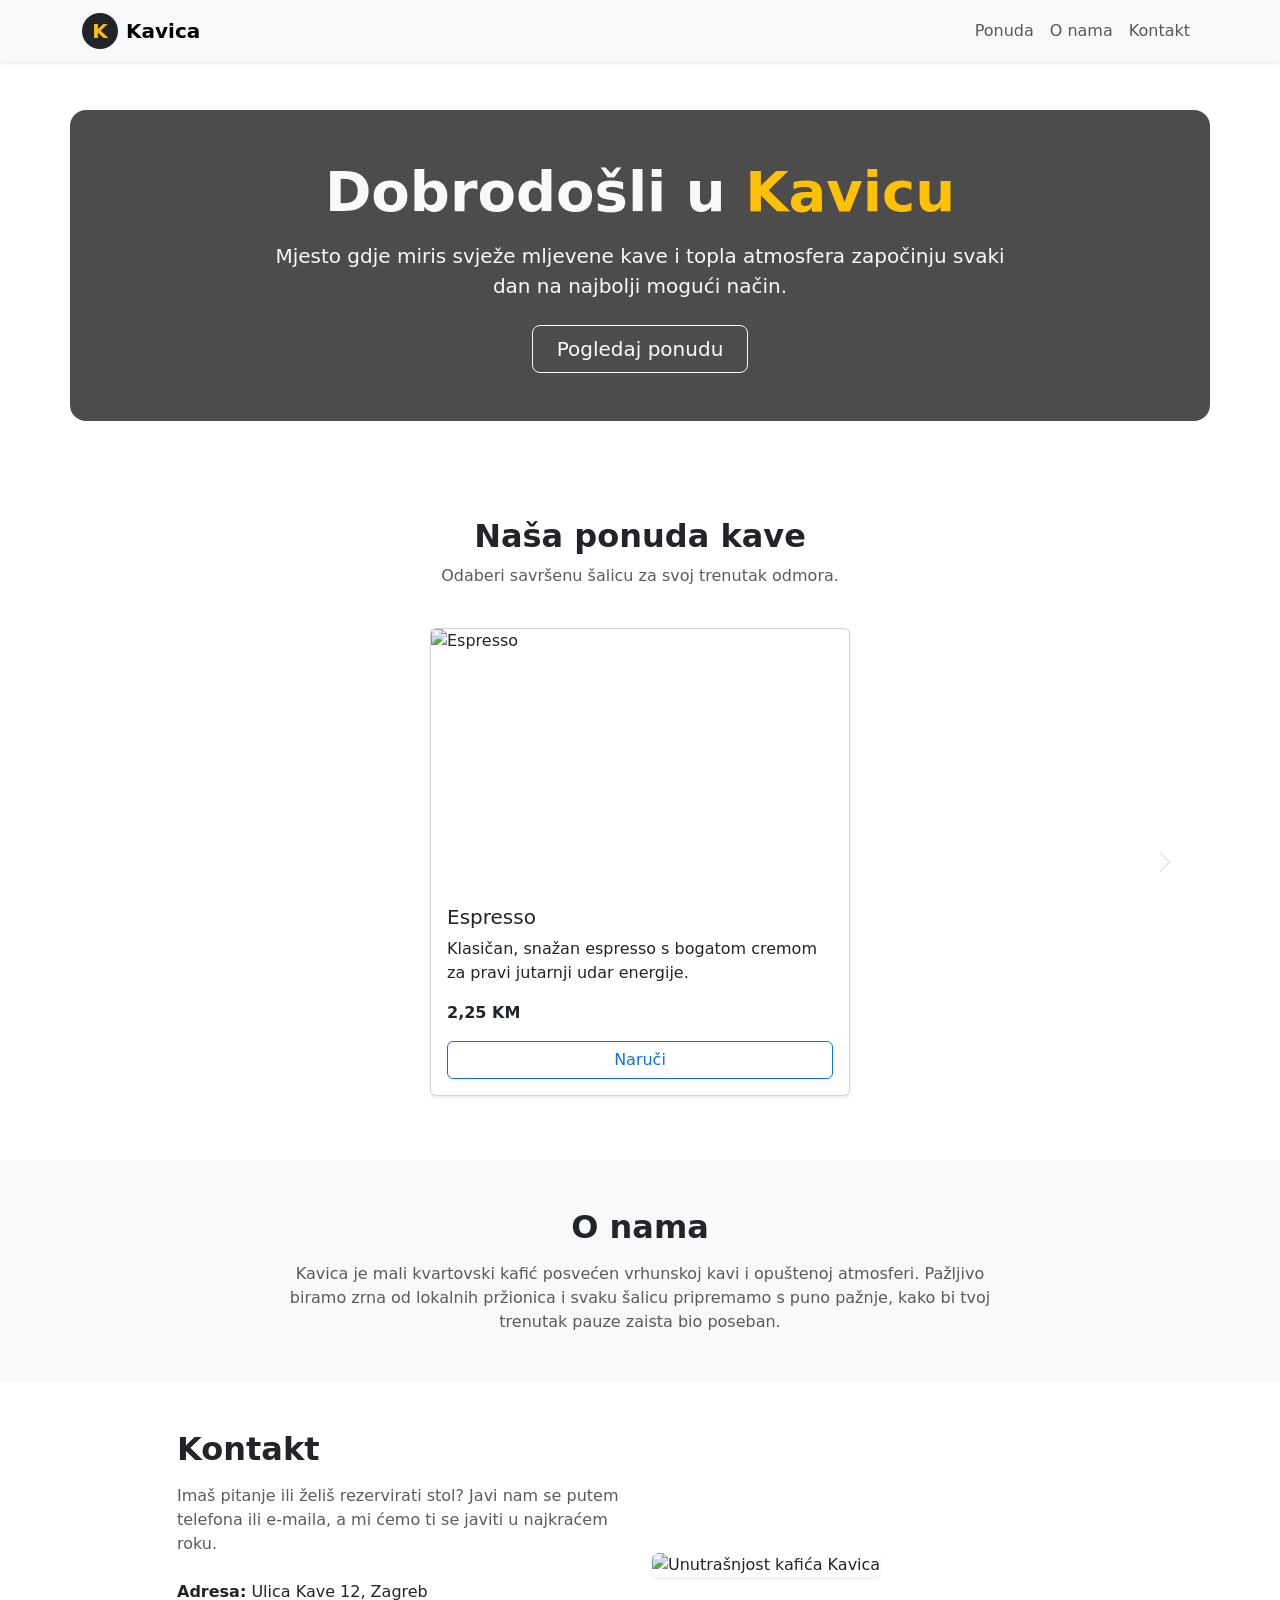
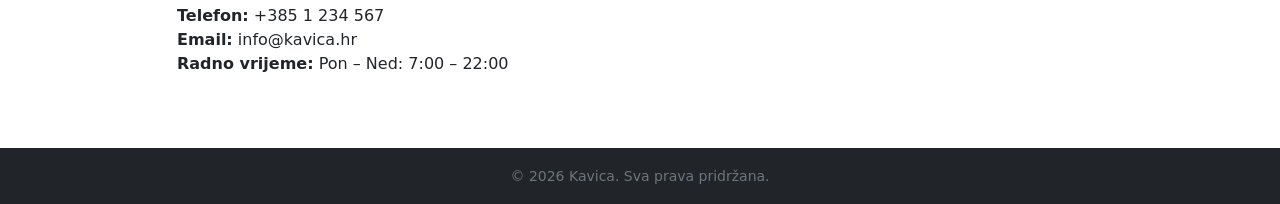
==== commit 08cea6b5: "dodo tepu manedlu" ====
--- a/index.html
+++ b/index.html
@@ -7,16 +7,8 @@
 
   <!-- Bootstrap CSS -->
   <link href="https://cdn.jsdelivr.net/npm/bootstrap@5.3.3/dist/css/bootstrap.min.css" rel="stylesheet">
-  <!-- Google Fonts - Montserrat -->
-  <link rel="preconnect" href="https://fonts.googleapis.com">
-  <link rel="preconnect" href="https://fonts.gstatic.com" crossorigin>
-  <link
-    href="https://fonts.googleapis.com/css2?family=Montserrat:wght@300;400;500;600;700&display=swap"
-    rel="stylesheet">
-  <!-- Naš custom CSS dolazi NAKON Bootstrapa -->
-  <link rel="stylesheet" href="assets/css/style.css">
 </head>
-<body class="bg-dark text-light" style="font-family: 'Montserrat', system-ui, -apple-system, BlinkMacSystemFont, 'Segoe UI', sans-serif;">
+<body>
 
   <!-- ============================================================
     ZADATAK - pročitaj sve prije nego počneš!
@@ -74,19 +66,23 @@
     =================================================
     ================================================= -->
 
-  <!-- OVDJE PIŠI SVOJ KOD -->
-
   <!-- NAVBAR -->
-  <nav class="navbar navbar-expand-md navbar-dark bg-dark border-bottom border-secondary">
-    <div class="container">
-      <a class="navbar-brand fw-bold" href="#hero">Kavica</a>
+  <nav class="navbar navbar-expand-sm navbar-light bg-light shadow-sm">
+    <div class="container">
+      <a class="navbar-brand fw-bold d-flex align-items-center" href="#">
+        <span class="bg-dark text-warning rounded-circle d-inline-flex justify-content-center align-items-center me-2"
+              style="width: 36px; height: 36px;">
+          K
+        </span>
+        Kavica
+      </a>
       <button class="navbar-toggler" type="button" data-bs-toggle="collapse" data-bs-target="#mainNavbar"
-        aria-controls="mainNavbar" aria-expanded="false" aria-label="Toggle navigation">
+              aria-controls="mainNavbar" aria-expanded="false" aria-label="Toggle navigation">
         <span class="navbar-toggler-icon"></span>
       </button>
 
-      <div class="collapse navbar-collapse" id="mainNavbar">
-        <ul class="navbar-nav ms-auto mb-2 mb-lg-0">
+      <div class="collapse navbar-collapse justify-content-end" id="mainNavbar">
+        <ul class="navbar-nav mb-2 mb-lg-0">
           <li class="nav-item">
             <a class="nav-link" href="#ponuda">Ponuda</a>
           </li>
@@ -102,102 +98,113 @@
   </nav>
 
   <!-- HERO SEKCIJA -->
-  <section id="hero" class="py-5 bg-dark bg-gradient"
-    style="background-image: url('kako-otvoriti-restoran-ili-kafic.webp'); background-size: cover; background-position: center; background-repeat: no-repeat;">
-    <div class="container">
+  <section class="py-5 text-light text-center" style="background-image: url('https://images.pexels.com/photos/34085/pexels-photo.jpg'); background-size: cover; background-position: center;">
+    <div class="container py-5" style="background: rgba(0,0,0,0.7); border-radius: 1rem;">
       <div class="row justify-content-center">
-        <div class="col-lg-9">
-          <div class="p-5 text-center rounded-4 shadow-lg bg-black bg-opacity-75">
-            <h1 class="display-4 fw-bold mb-3">Dobrodošli u Kavicu</h1>
-            <p class="lead mb-4">
-              Vaše omiljeno mjesto za jutarnju kavu, popodnevni odmor i večernje druženje u ugodnoj atmosferi.
-            </p>
-            <a href="#ponuda" class="btn btn-primary btn-lg px-4">
-              Pogledaj ponudu
-            </a>
-          </div>
+        <div class="col-lg-8">
+          <h1 class="display-4 fw-bold mb-3">Dobrodošli u <span class="text-warning">Kavicu</span></h1>
+          <p class="lead mb-4">
+            Mjesto gdje miris svježe mljevene kave i topla atmosfera
+            započinju svaki dan na najbolji mogući način.
+          </p>
+          <a href="#ponuda" class="btn btn-outline-light btn-lg px-4">
+            Pogledaj ponudu
+          </a>
         </div>
       </div>
     </div>
   </section>
 
   <!-- PONUDA - KARTICE -->
-  <section id="ponuda" class="py-4 bg-black">
-    <div class="container">
-      <div class="row mb-4">
-        <div class="col text-center">
-          <h2 class="fw-bold">Naša ponuda</h2>
-          <p class="text-secondary mb-0">Odaberi svoju omiljenu kavu.</p>
-        </div>
-      </div>
-
-      <div id="coffeeCarousel" class="carousel slide" data-bs-ride="false">
-        <div class="carousel-inner">
+  <section id="ponuda" class="py-5">
+    <div class="container">
+      <div class="row mb-4 text-center">
+        <div class="col">
+          <h2 class="fw-bold">Naša ponuda kave</h2>
+          <p class="text-muted mb-0">Odaberi savršenu šalicu za svoj trenutak odmora.</p>
+        </div>
+      </div>
+
+      <!-- Carousel kartica s kavom -->
+      <div id="coffeeCarousel" class="carousel slide" data-bs-ride="carousel">
+        <div class="carousel-indicators">
+          <button type="button" data-bs-target="#coffeeCarousel" data-bs-slide-to="0" class="active" aria-current="true" aria-label="Espresso"></button>
+          <button type="button" data-bs-target="#coffeeCarousel" data-bs-slide-to="1" aria-label="Cappuccino"></button>
+          <button type="button" data-bs-target="#coffeeCarousel" data-bs-slide-to="2" aria-label="Latte"></button>
+        </div>
+
+        <div class="carousel-inner py-3">
+          <!-- Espresso -->
           <div class="carousel-item active">
-            <div class="row justify-content-center">
-              <div class="col-10 col-md-6 col-lg-4">
-                <div class="card h-100 bg-dark text-light border-secondary shadow">
-                  <img src="Tazzina_di_caffc_a_Ventimiglia-removebg-preview.png"
-                    class="card-img-top img-fluid mt-3 px-3" alt="Espresso">
-                  <div class="card-body d-flex flex-column p-3">
-                    <h5 class="card-title">Espresso</h5>
-                    <p class="card-text flex-grow-1">
-                      Intenzivna, aromatična kava za brzi energetski boost.
-                    </p>
-                    <p class="fw-semibold mb-3">2,00 €</p>
-                    <a href="#kontakt" class="btn btn-outline-primary mt-auto">Naruči</a>
-                  </div>
+            <div class="d-flex justify-content-center">
+              <div class="card shadow-sm" style="max-width: 420px; width: 100%;">
+                <img src="https://images.pexels.com/photos/324028/pexels-photo-324028.jpeg"
+                     class="card-img-top"
+                     style="height: 260px; object-fit: cover;"
+                     alt="Espresso">
+                <div class="card-body d-flex flex-column">
+                  <h5 class="card-title">Espresso</h5>
+                  <p class="card-text flex-grow-1">
+                    Klasičan, snažan espresso s bogatom cremom za pravi jutarnji udar energije.
+                  </p>
+                  <p class="fw-semibold mb-3">2,25 KM</p>
+                  <a href="#kontakt" class="btn btn-outline-primary mt-auto">Naruči</a>
                 </div>
               </div>
             </div>
           </div>
 
+          <!-- Cappuccino -->
           <div class="carousel-item">
-            <div class="row justify-content-center">
-              <div class="col-10 col-md-6 col-lg-4">
-                <div class="card h-100 bg-dark text-light border-secondary shadow">
-                  <img
-                    src="8624835-how-to-make-a-cappuccino-beauty-4x3-0301-13d55eaad60b42058f24369c292d4ccb-removebg-preview.png"
-                    class="card-img-top img-fluid mt-3 px-3" alt="Cappuccino">
-                  <div class="card-body d-flex flex-column p-3">
-                    <h5 class="card-title">Cappuccino</h5>
-                    <p class="card-text flex-grow-1">
-                      Savršen omjer espressa, mlijeka i pjene za kremasti užitak.
-                    </p>
-                    <p class="fw-semibold mb-3">2,50 €</p>
-                    <a href="#kontakt" class="btn btn-outline-primary mt-auto">Naruči</a>
-                  </div>
+            <div class="d-flex justify-content-center">
+              <div class="card shadow-sm" style="max-width: 420px; width: 100%;">
+                <img src="https://images.pexels.com/photos/302899/pexels-photo-302899.jpeg"
+                     class="card-img-top"
+                     style="height: 260px; object-fit: cover;"
+                     alt="Cappuccino">
+                <div class="card-body d-flex flex-column">
+                  <h5 class="card-title">Cappuccino</h5>
+                  <p class="card-text flex-grow-1">
+                    Savršena kombinacija espressa, mlijeka i pjene, popularna u svako doba dana.
+                  </p>
+                  <p class="fw-semibold mb-3">2,50 KM</p>
+                  <a href="#kontakt" class="btn btn-outline-primary mt-auto">Naruči</a>
                 </div>
               </div>
             </div>
           </div>
 
+          <!-- Latte -->
           <div class="carousel-item">
-            <div class="row justify-content-center">
-              <div class="col-10 col-md-6 col-lg-4">
-                <div class="card h-100 bg-dark text-light border-secondary shadow">
-                  <img src="RecipeHero_CaramelLatte_1066x1066-removebg-preview.png"
-                    class="card-img-top img-fluid mt-3 px-3" alt="Latte">
-                  <div class="card-body d-flex flex-column p-3">
-                    <h5 class="card-title">Latte</h5>
-                    <p class="card-text flex-grow-1">
-                      Blaga kava s puno toplog mlijeka za one koji vole nježniji okus.
-                    </p>
-                    <p class="fw-semibold mb-3">2,80 €</p>
-                    <a href="#kontakt" class="btn btn-outline-primary mt-auto">Naruči</a>
-                  </div>
+            <div class="d-flex justify-content-center">
+              <div class="card shadow-sm" style="max-width: 420px; width: 100%;">
+                <img src="https://images.pexels.com/photos/302904/pexels-photo-302904.jpeg"
+                     class="card-img-top"
+                     style="height: 260px; object-fit: cover;"
+                     alt="Latte">
+                <div class="card-body d-flex flex-column">
+                  <h5 class="card-title">Latte</h5>
+                  <p class="card-text flex-grow-1">
+                    Nježan i kremast napitak s puno mlijeka, idealan za duge kave s društvom.
+                  </p>
+                  <p class="fw-semibold mb-3">2,50 KM</p>
+                  <a href="#kontakt" class="btn btn-outline-primary mt-auto">Naruči</a>
                 </div>
               </div>
             </div>
           </div>
         </div>
 
-        <button class="carousel-control-prev" type="button" data-bs-target="#coffeeCarousel" data-bs-slide="prev">
-          <span class="carousel-control-prev-icon" aria-hidden="true"></span>
-          <span class="visually-hidden">Prethodna</span>
-        </button>
-        <button class="carousel-control-next" type="button" data-bs-target="#coffeeCarousel" data-bs-slide="next">
-          <span class="carousel-control-next-icon" aria-hidden="true"></span>
+        <button class="carousel-control-next" type="button" data-bs-target="#coffeeCarousel" data-bs-slide="next" style="width: 6%;">
+          <span
+            class="carousel-control-next-icon"
+            aria-hidden="true"
+            style="
+              width: 1.5rem;
+              height: 1.5rem;
+              filter: invert(0.2);
+            "
+          ></span>
           <span class="visually-hidden">Sljedeća</span>
         </button>
       </div>
@@ -205,56 +212,57 @@
   </section>
 
   <!-- O NAMA -->
-  <section id="onama" class="py-5 bg-dark bg-gradient"
-    style="background-image: url('https://images.unsplash.com/photo-1447933601403-0c6688de566e?auto=format&fit=crop&w=1600&q=80'); background-size: cover; background-position: center; background-repeat: no-repeat;">
+  <section id="onama" class="py-5 bg-light">
     <div class="container">
       <div class="row justify-content-center">
         <div class="col-lg-8">
-          <div class="p-4 p-md-5 rounded-4 bg-black bg-opacity-75">
-            <h2 class="fw-bold mb-3 text-center">O nama</h2>
-            <p class="mb-0 text-center">
-              Kafić Kavica je mjesto gdje se spajaju miris svježe mljevene kave, ugodan ambijent i ljubazno osoblje.
-              Vjerujemo da je svaka šalica prilika za kratki bijeg od svakodnevice, bilo da radiš, učiš ili se družiš s
-              prijateljima.
-            </p>
-          </div>
+          <h2 class="fw-bold mb-3 text-center">O nama</h2>
+          <p class="text-muted text-center mb-0">
+            Kavica je mali kvartovski kafić posvećen vrhunskoj kavi i opuštenoj atmosferi.
+            Pažljivo biramo zrna od lokalnih pržionica i svaku šalicu pripremamo s puno pažnje,
+            kako bi tvoj trenutak pauze zaista bio poseban.
+          </p>
         </div>
       </div>
     </div>
   </section>
 
   <!-- KONTAKT -->
-  <section id="kontakt" class="py-5 bg-black"
-    style="background-image: url('https://images.unsplash.com/photo-1453614512568-c4024d13c247?auto=format&fit=crop&w=1600&q=80'); background-size: cover; background-position: center; background-repeat: no-repeat;">
-    <div class="container">
-      <div class="row justify-content-center">
-        <div class="col-lg-6">
-          <div class="p-4 p-md-5 rounded-4 bg-black bg-opacity-75">
-            <h2 class="fw-bold mb-3 text-center">Kontakt</h2>
-            <p class="text-center mb-4">
-              Posjeti nas u centru grada ili nas kontaktiraj za rezervacije.
-            </p>
-            <div class="text-center">
-              <p class="mb-1">Adresa: Ulica Kave 10, 10000 Zagreb</p>
-              <p class="mb-1">Telefon: +385 1 2345 678</p>
-              <p class="mb-0">Email: info@kavica.hr</p>
-            </div>
-          </div>
+  <section id="kontakt" class="py-5">
+    <div class="container">
+      <div class="row justify-content-center align-items-center g-4">
+        <div class="col-lg-5">
+          <h2 class="fw-bold mb-3 text-center text-lg-start">Kontakt</h2>
+          <p class="text-muted mb-4 text-center text-lg-start">
+            Imaš pitanje ili želiš rezervirati stol? Javi nam se putem telefona ili e‑maila,
+            a mi ćemo ti se javiti u najkraćem roku.
+          </p>
+          <ul class="list-unstyled mb-4 text-center text-lg-start">
+            <li><strong>Adresa:</strong> Ulica Kave 12, Zagreb</li>
+            <li><strong>Telefon:</strong> +385 1 234 567</li>
+            <li><strong>Email:</strong> info@kavica.hr</li>
+            <li><strong>Radno vrijeme:</strong> Pon – Ned: 7:00 – 22:00</li>
+          </ul>
+        </div>
+        <div class="col-lg-5">
+          <img src="https://images.pexels.com/photos/982612/pexels-photo-982612.jpeg"
+               class="img-fluid rounded shadow-sm"
+               alt="Unutrašnjost kafića Kavica">
         </div>
       </div>
     </div>
   </section>
 
   <!-- FOOTER -->
-  <footer class="bg-dark text-light text-center py-3">
-    <div class="container">
-      <small>&copy; <span id="year"></span> Kavica. Sva prava pridržana.</small>
+  <footer class="bg-dark text-light py-3">
+    <div class="container text-center">
+      <small class="text-secondary">&copy; <span id="year"></span> Kavica. Sva prava pridržana.</small>
     </div>
   </footer>
   <!-- Bootstrap JS - mora biti na kraju, prije </body> -->
   <script src="https://cdn.jsdelivr.net/npm/bootstrap@5.3.3/dist/js/bootstrap.bundle.min.js"></script>
   <script>
-    // Footer year
+    // Postavi trenutnu godinu u footer
     document.getElementById('year').textContent = new Date().getFullYear();
   </script>
 </body>
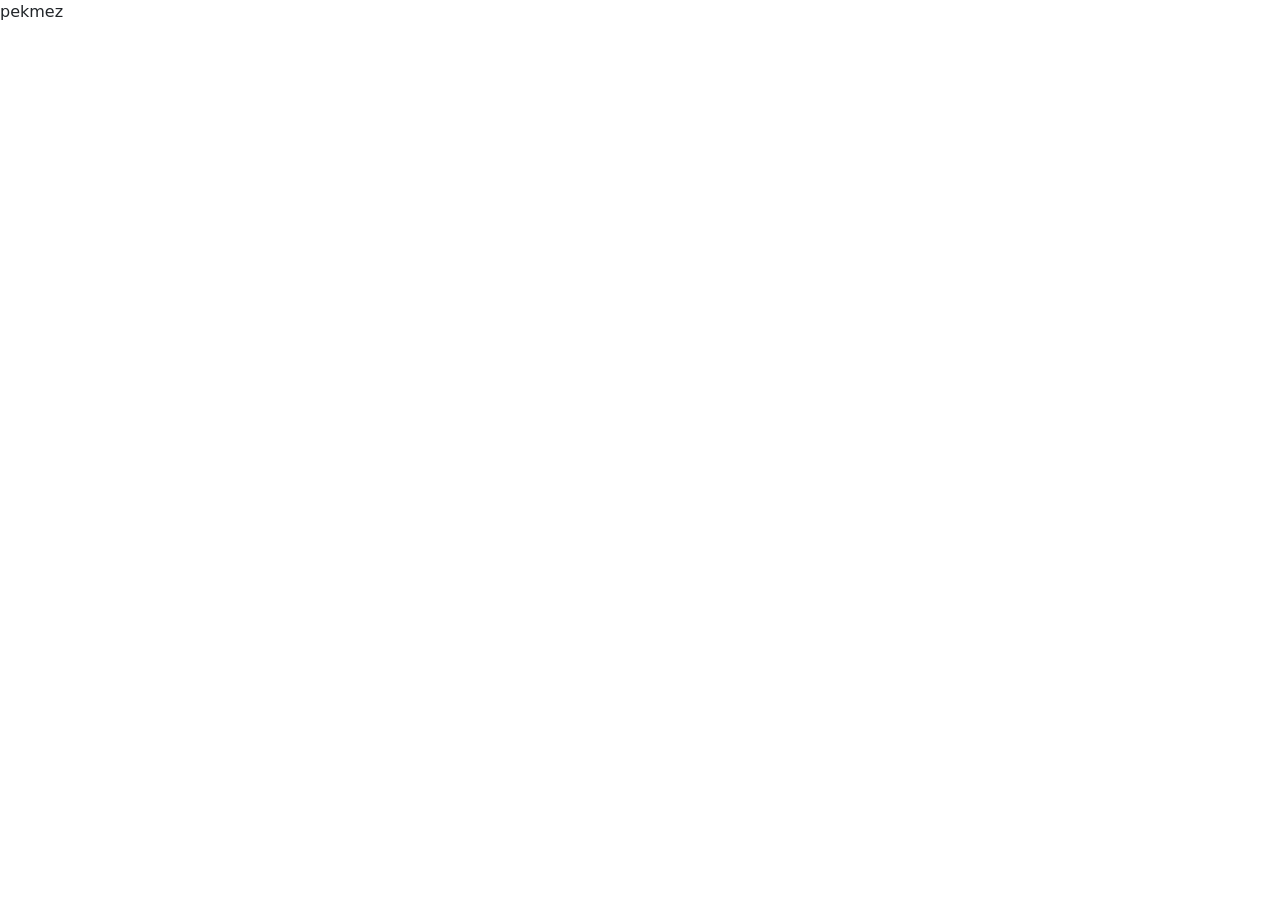
==== commit cc4c42d5: "poruka" ====
--- a/index.html
+++ b/index.html
@@ -7,6 +7,8 @@
 
   <!-- Bootstrap CSS -->
   <link href="https://cdn.jsdelivr.net/npm/bootstrap@5.3.3/dist/css/bootstrap.min.css" rel="stylesheet">
+  <!-- Naš custom CSS dolazi NAKON Bootstrapa -->
+  <link rel="stylesheet" href="../assets/css/style.css">
 </head>
 <body>
 
@@ -60,210 +62,18 @@
     ==============================================
     Nakon kloniranja a prije početka rada napravite
     svoj branch: git checkout -b rjesenje/ime-prezime
-    Kad završite kod pošaljite ga tj pushajte na
+    Kad završite kod pošaljite ga tj pushajt
     sljedeći način:
     git push --set-upstream origin rjesenje/ime-prezime
     =================================================
     ================================================= -->
 
-  <!-- NAVBAR -->
-  <nav class="navbar navbar-expand-sm navbar-light bg-light shadow-sm">
-    <div class="container">
-      <a class="navbar-brand fw-bold d-flex align-items-center" href="#">
-        <span class="bg-dark text-warning rounded-circle d-inline-flex justify-content-center align-items-center me-2"
-              style="width: 36px; height: 36px;">
-          K
-        </span>
-        Kavica
-      </a>
-      <button class="navbar-toggler" type="button" data-bs-toggle="collapse" data-bs-target="#mainNavbar"
-              aria-controls="mainNavbar" aria-expanded="false" aria-label="Toggle navigation">
-        <span class="navbar-toggler-icon"></span>
-      </button>
+  <!-- OVDJE PIŠI SVOJ KOD -->
 
-      <div class="collapse navbar-collapse justify-content-end" id="mainNavbar">
-        <ul class="navbar-nav mb-2 mb-lg-0">
-          <li class="nav-item">
-            <a class="nav-link" href="#ponuda">Ponuda</a>
-          </li>
-          <li class="nav-item">
-            <a class="nav-link" href="#onama">O nama</a>
-          </li>
-          <li class="nav-item">
-            <a class="nav-link" href="#kontakt">Kontakt</a>
-          </li>
-        </ul>
-      </div>
-    </div>
-  </nav>
+pekmez
 
-  <!-- HERO SEKCIJA -->
-  <section class="py-5 text-light text-center" style="background-image: url('https://images.pexels.com/photos/34085/pexels-photo.jpg'); background-size: cover; background-position: center;">
-    <div class="container py-5" style="background: rgba(0,0,0,0.7); border-radius: 1rem;">
-      <div class="row justify-content-center">
-        <div class="col-lg-8">
-          <h1 class="display-4 fw-bold mb-3">Dobrodošli u <span class="text-warning">Kavicu</span></h1>
-          <p class="lead mb-4">
-            Mjesto gdje miris svježe mljevene kave i topla atmosfera
-            započinju svaki dan na najbolji mogući način.
-          </p>
-          <a href="#ponuda" class="btn btn-outline-light btn-lg px-4">
-            Pogledaj ponudu
-          </a>
-        </div>
-      </div>
-    </div>
-  </section>
 
-  <!-- PONUDA - KARTICE -->
-  <section id="ponuda" class="py-5">
-    <div class="container">
-      <div class="row mb-4 text-center">
-        <div class="col">
-          <h2 class="fw-bold">Naša ponuda kave</h2>
-          <p class="text-muted mb-0">Odaberi savršenu šalicu za svoj trenutak odmora.</p>
-        </div>
-      </div>
-
-      <!-- Carousel kartica s kavom -->
-      <div id="coffeeCarousel" class="carousel slide" data-bs-ride="carousel">
-        <div class="carousel-indicators">
-          <button type="button" data-bs-target="#coffeeCarousel" data-bs-slide-to="0" class="active" aria-current="true" aria-label="Espresso"></button>
-          <button type="button" data-bs-target="#coffeeCarousel" data-bs-slide-to="1" aria-label="Cappuccino"></button>
-          <button type="button" data-bs-target="#coffeeCarousel" data-bs-slide-to="2" aria-label="Latte"></button>
-        </div>
-
-        <div class="carousel-inner py-3">
-          <!-- Espresso -->
-          <div class="carousel-item active">
-            <div class="d-flex justify-content-center">
-              <div class="card shadow-sm" style="max-width: 420px; width: 100%;">
-                <img src="https://images.pexels.com/photos/324028/pexels-photo-324028.jpeg"
-                     class="card-img-top"
-                     style="height: 260px; object-fit: cover;"
-                     alt="Espresso">
-                <div class="card-body d-flex flex-column">
-                  <h5 class="card-title">Espresso</h5>
-                  <p class="card-text flex-grow-1">
-                    Klasičan, snažan espresso s bogatom cremom za pravi jutarnji udar energije.
-                  </p>
-                  <p class="fw-semibold mb-3">2,25 KM</p>
-                  <a href="#kontakt" class="btn btn-outline-primary mt-auto">Naruči</a>
-                </div>
-              </div>
-            </div>
-          </div>
-
-          <!-- Cappuccino -->
-          <div class="carousel-item">
-            <div class="d-flex justify-content-center">
-              <div class="card shadow-sm" style="max-width: 420px; width: 100%;">
-                <img src="https://images.pexels.com/photos/302899/pexels-photo-302899.jpeg"
-                     class="card-img-top"
-                     style="height: 260px; object-fit: cover;"
-                     alt="Cappuccino">
-                <div class="card-body d-flex flex-column">
-                  <h5 class="card-title">Cappuccino</h5>
-                  <p class="card-text flex-grow-1">
-                    Savršena kombinacija espressa, mlijeka i pjene, popularna u svako doba dana.
-                  </p>
-                  <p class="fw-semibold mb-3">2,50 KM</p>
-                  <a href="#kontakt" class="btn btn-outline-primary mt-auto">Naruči</a>
-                </div>
-              </div>
-            </div>
-          </div>
-
-          <!-- Latte -->
-          <div class="carousel-item">
-            <div class="d-flex justify-content-center">
-              <div class="card shadow-sm" style="max-width: 420px; width: 100%;">
-                <img src="https://images.pexels.com/photos/302904/pexels-photo-302904.jpeg"
-                     class="card-img-top"
-                     style="height: 260px; object-fit: cover;"
-                     alt="Latte">
-                <div class="card-body d-flex flex-column">
-                  <h5 class="card-title">Latte</h5>
-                  <p class="card-text flex-grow-1">
-                    Nježan i kremast napitak s puno mlijeka, idealan za duge kave s društvom.
-                  </p>
-                  <p class="fw-semibold mb-3">2,50 KM</p>
-                  <a href="#kontakt" class="btn btn-outline-primary mt-auto">Naruči</a>
-                </div>
-              </div>
-            </div>
-          </div>
-        </div>
-
-        <button class="carousel-control-next" type="button" data-bs-target="#coffeeCarousel" data-bs-slide="next" style="width: 6%;">
-          <span
-            class="carousel-control-next-icon"
-            aria-hidden="true"
-            style="
-              width: 1.5rem;
-              height: 1.5rem;
-              filter: invert(0.2);
-            "
-          ></span>
-          <span class="visually-hidden">Sljedeća</span>
-        </button>
-      </div>
-    </div>
-  </section>
-
-  <!-- O NAMA -->
-  <section id="onama" class="py-5 bg-light">
-    <div class="container">
-      <div class="row justify-content-center">
-        <div class="col-lg-8">
-          <h2 class="fw-bold mb-3 text-center">O nama</h2>
-          <p class="text-muted text-center mb-0">
-            Kavica je mali kvartovski kafić posvećen vrhunskoj kavi i opuštenoj atmosferi.
-            Pažljivo biramo zrna od lokalnih pržionica i svaku šalicu pripremamo s puno pažnje,
-            kako bi tvoj trenutak pauze zaista bio poseban.
-          </p>
-        </div>
-      </div>
-    </div>
-  </section>
-
-  <!-- KONTAKT -->
-  <section id="kontakt" class="py-5">
-    <div class="container">
-      <div class="row justify-content-center align-items-center g-4">
-        <div class="col-lg-5">
-          <h2 class="fw-bold mb-3 text-center text-lg-start">Kontakt</h2>
-          <p class="text-muted mb-4 text-center text-lg-start">
-            Imaš pitanje ili želiš rezervirati stol? Javi nam se putem telefona ili e‑maila,
-            a mi ćemo ti se javiti u najkraćem roku.
-          </p>
-          <ul class="list-unstyled mb-4 text-center text-lg-start">
-            <li><strong>Adresa:</strong> Ulica Kave 12, Zagreb</li>
-            <li><strong>Telefon:</strong> +385 1 234 567</li>
-            <li><strong>Email:</strong> info@kavica.hr</li>
-            <li><strong>Radno vrijeme:</strong> Pon – Ned: 7:00 – 22:00</li>
-          </ul>
-        </div>
-        <div class="col-lg-5">
-          <img src="https://images.pexels.com/photos/982612/pexels-photo-982612.jpeg"
-               class="img-fluid rounded shadow-sm"
-               alt="Unutrašnjost kafića Kavica">
-        </div>
-      </div>
-    </div>
-  </section>
-
-  <!-- FOOTER -->
-  <footer class="bg-dark text-light py-3">
-    <div class="container text-center">
-      <small class="text-secondary">&copy; <span id="year"></span> Kavica. Sva prava pridržana.</small>
-    </div>
-  </footer>
   <!-- Bootstrap JS - mora biti na kraju, prije </body> -->
   <script src="https://cdn.jsdelivr.net/npm/bootstrap@5.3.3/dist/js/bootstrap.bundle.min.js"></script>
-  <script>
-    // Postavi trenutnu godinu u footer
-    document.getElementById('year').textContent = new Date().getFullYear();
-  </script>
 </body>
 </html>
--- a/assets/css/style.css
+++ b/assets/css/style.css
@@ -0,0 +1,2 @@
+/* Ovdje trenutno nema custom stilova.
+   Carousel za kartice koristi isključivo Bootstrap klase. */
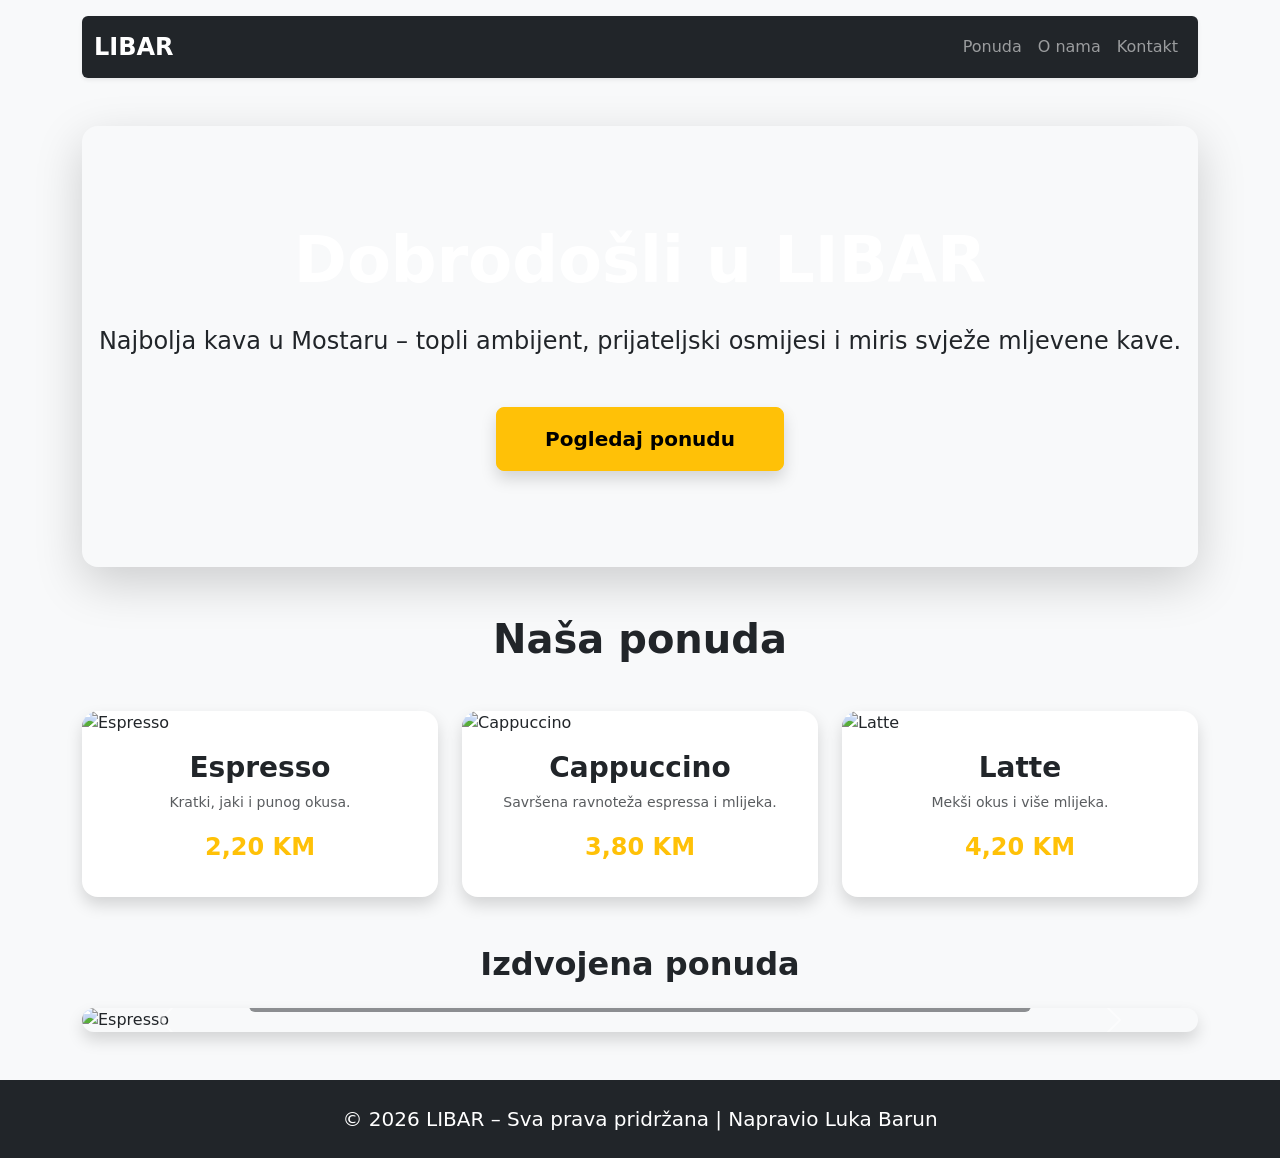
==== commit 4bf75eff: "poruka" ====
--- a/index.html
+++ b/index.html
@@ -70,7 +70,162 @@
 
   <!-- OVDJE PIŠI SVOJ KOD -->
 
-pekmez
+<!DOCTYPE html>
+<html lang="hr">
+<head>
+  <meta charset="UTF-8">
+  <meta name="viewport" content="width=device-width, initial-scale=1.0">
+  <title>LIBAR - Najbolja kava u Mostaru</title>
+
+  <link href="https://cdn.jsdelivr.net/npm/bootstrap@5.3.3/dist/css/bootstrap.min.css" rel="stylesheet">
+  <link rel="stylesheet" href="../assets/css/style.css">
+</head>
+<body class="bg-light">
+
+  <div class="container">
+
+    <!-- NAVBAR -->
+    <nav class="navbar navbar-expand-lg bg-dark navbar-dark rounded mt-3 shadow-sm">
+      <div class="container-fluid">
+        <a class="navbar-brand fw-bold fs-4" href="#">LIBAR</a>
+        <button class="navbar-toggler" type="button" data-bs-toggle="collapse" 
+                data-bs-target="#navbarNav" aria-controls="navbarNav" 
+                aria-expanded="false" aria-label="Toggle navigation">
+          <span class="navbar-toggler-icon"></span>
+        </button>
+        <div class="collapse navbar-collapse" id="navbarNav">
+          <ul class="navbar-nav ms-auto">
+            <li class="nav-item"><a class="nav-link" href="#ponuda">Ponuda</a></li>
+            <li class="nav-item"><a class="nav-link" href="#onama">O nama</a></li>
+            <li class="nav-item"><a class="nav-link" href="#kontakt">Kontakt</a></li>
+          </ul>
+        </div>
+      </div>
+    </nav>
+
+    <!-- HERO -->
+    <section class="hero-bg text-center py-5 my-5 rounded-4 position-relative shadow-lg">
+      <div class="hero-overlay rounded-4"></div>
+      <div class="position-relative py-5">
+        <h1 class="display-3 fw-bold text-white text-shadow libar">Dobrodošli u LIBAR</h1> 
+        <p class="lead fs-4 text-white-emphasis mt-4 mb-5">
+          Najbolja kava u Mostaru – topli ambijent, prijateljski osmijesi i miris svježe mljevene kave.
+        </p>
+        <a href="#ponuda" class="btn btn-warning btn-lg px-5 py-3 fw-bold shadow">
+          Pogledaj ponudu
+        </a>
+      </div>
+    </section>
+
+    <!-- PONUDA -->
+    <section id="ponuda" class="my-5">
+      <h2 class="text-center mb-5 fw-bold display-6 text-dark">Naša ponuda</h2>
+
+      <div class="row row-cols-1 row-cols-md-2 row-cols-lg-3 g-4">
+
+        <!-- Espresso -->
+        <div class="col">
+          <div class="card h-100 shadow border-0 rounded-4 overflow-hidden">
+            <img src="https://thumbs.dreamstime.com/b/espresso-10526527.jpg" class="card-img-top" alt="Espresso">
+            <div class="card-body text-center">
+              <h3 class="card-title fw-bold">Espresso</h3>
+              <p class="text-muted small">Kratki, jaki i punog okusa.</p>
+              <p class="fs-4 fw-bold text-warning">2,20 KM</p>
+            </div>
+          </div>
+        </div>
+
+        <!-- Cappuccino -->
+        <div class="col">
+          <div class="card h-100 shadow border-0 rounded-4 overflow-hidden">
+            <img src="https://thumbs.dreamstime.com/b/close-up-heart-shaped-latte-art-creamy-coffee-foam-shot-beautifully-crafted-design-freshly-brewed-showcasing-intricate-426706863.jpg" class="card-img-top" alt="Cappuccino">
+            <div class="card-body text-center">
+              <h3 class="card-title fw-bold">Cappuccino</h3>
+              <p class="text-muted small">Savršena ravnoteža espressa i mlijeka.</p>
+              <p class="fs-4 fw-bold text-warning">3,80 KM</p>
+            </div>
+          </div>
+        </div>
+
+        <!-- Latte -->
+        <div class="col">
+          <div class="card h-100 shadow border-0 rounded-4 overflow-hidden">
+            <img src="https://thumbs.dreamstime.com/b/close-up-coffee-cup-showcasing-tulip-pattern-crafted-latte-art-creamy-design-contrasts-rich-dark-espresso-390196408.jpg" class="card-img-top" alt="Latte">
+            <div class="card-body text-center">
+              <h3 class="card-title fw-bold">Latte</h3>
+              <p class="text-muted small">Mekši okus i više mlijeka.</p>
+              <p class="fs-4 fw-bold text-warning">4,20 KM</p>
+            </div>
+          </div>
+        </div>
+
+      </div>
+    </section>
+
+    <!-- CAROUSEL -->
+    <section class="my-5">
+      <h2 class="text-center mb-4 fw-bold">Izdvojena ponuda</h2>
+
+      <div id="kavaCarousel" class="carousel slide shadow rounded-4 overflow-hidden" data-bs-ride="carousel">
+        
+        <div class="carousel-indicators">
+          <button type="button" data-bs-target="#kavaCarousel" data-bs-slide-to="0" class="active"></button>
+          <button type="button" data-bs-target="#kavaCarousel" data-bs-slide-to="1"></button>
+          <button type="button" data-bs-target="#kavaCarousel" data-bs-slide-to="2"></button>
+        </div>
+
+        <div class="carousel-inner">
+
+          <div class="carousel-item active">
+            <img src="https://thumbs.dreamstime.com/b/espresso-10526527.jpg" class="d-block w-100" alt="Espresso">
+            <div class="carousel-caption bg-dark bg-opacity-50 rounded p-3">
+              <h3>Espresso</h3>
+              <p>2,20 KM</p>
+            </div>
+          </div>
+
+          <div class="carousel-item">
+            <img src="https://thumbs.dreamstime.com/b/close-up-heart-shaped-latte-art-creamy-coffee-foam-shot-beautifully-crafted-design-freshly-brewed-showcasing-intricate-426706863.jpg" class="d-block w-100" alt="Cappuccino">
+            <div class="carousel-caption bg-dark bg-opacity-50 rounded p-3">
+              <h3>Cappuccino</h3>
+              <p>3,80 KM</p>
+            </div>
+          </div>
+
+          <div class="carousel-item">
+            <img src="https://thumbs.dreamstime.com/b/close-up-coffee-cup-showcasing-tulip-pattern-crafted-latte-art-creamy-design-contrasts-rich-dark-espresso-390196408.jpg" class="d-block w-100" alt="Latte">
+            <div class="carousel-caption bg-dark bg-opacity-50 rounded p-3">
+              <h3>Latte</h3>
+              <p>4,20 KM</p>
+            </div>
+          </div>
+
+        </div>
+
+        <button class="carousel-control-prev" type="button" data-bs-target="#kavaCarousel" data-bs-slide="prev">
+          <span class="carousel-control-prev-icon"></span>
+        </button>
+        <button class="carousel-control-next" type="button" data-bs-target="#kavaCarousel" data-bs-slide="next">
+          <span class="carousel-control-next-icon"></span>
+        </button>
+
+      </div>
+    </section>
+
+  </div>
+
+  <!-- FOOTER -->
+  <footer class="bg-dark text-white text-center py-4 mt-5">
+    <div class="container">
+      <p class="mb-0 fs-5">© 2026 LIBAR – Sva prava pridržana | Napravio Luka Barun</p>
+    </div>
+  </footer>
+
+  <!-- Bootstrap JS -->
+  <script src="https://cdn.jsdelivr.net/npm/bootstrap@5.3.3/dist/js/bootstrap.bundle.min.js"></script>
+
+</body>
+</html>
 
 
   <!-- Bootstrap JS - mora biti na kraju, prije </body> -->
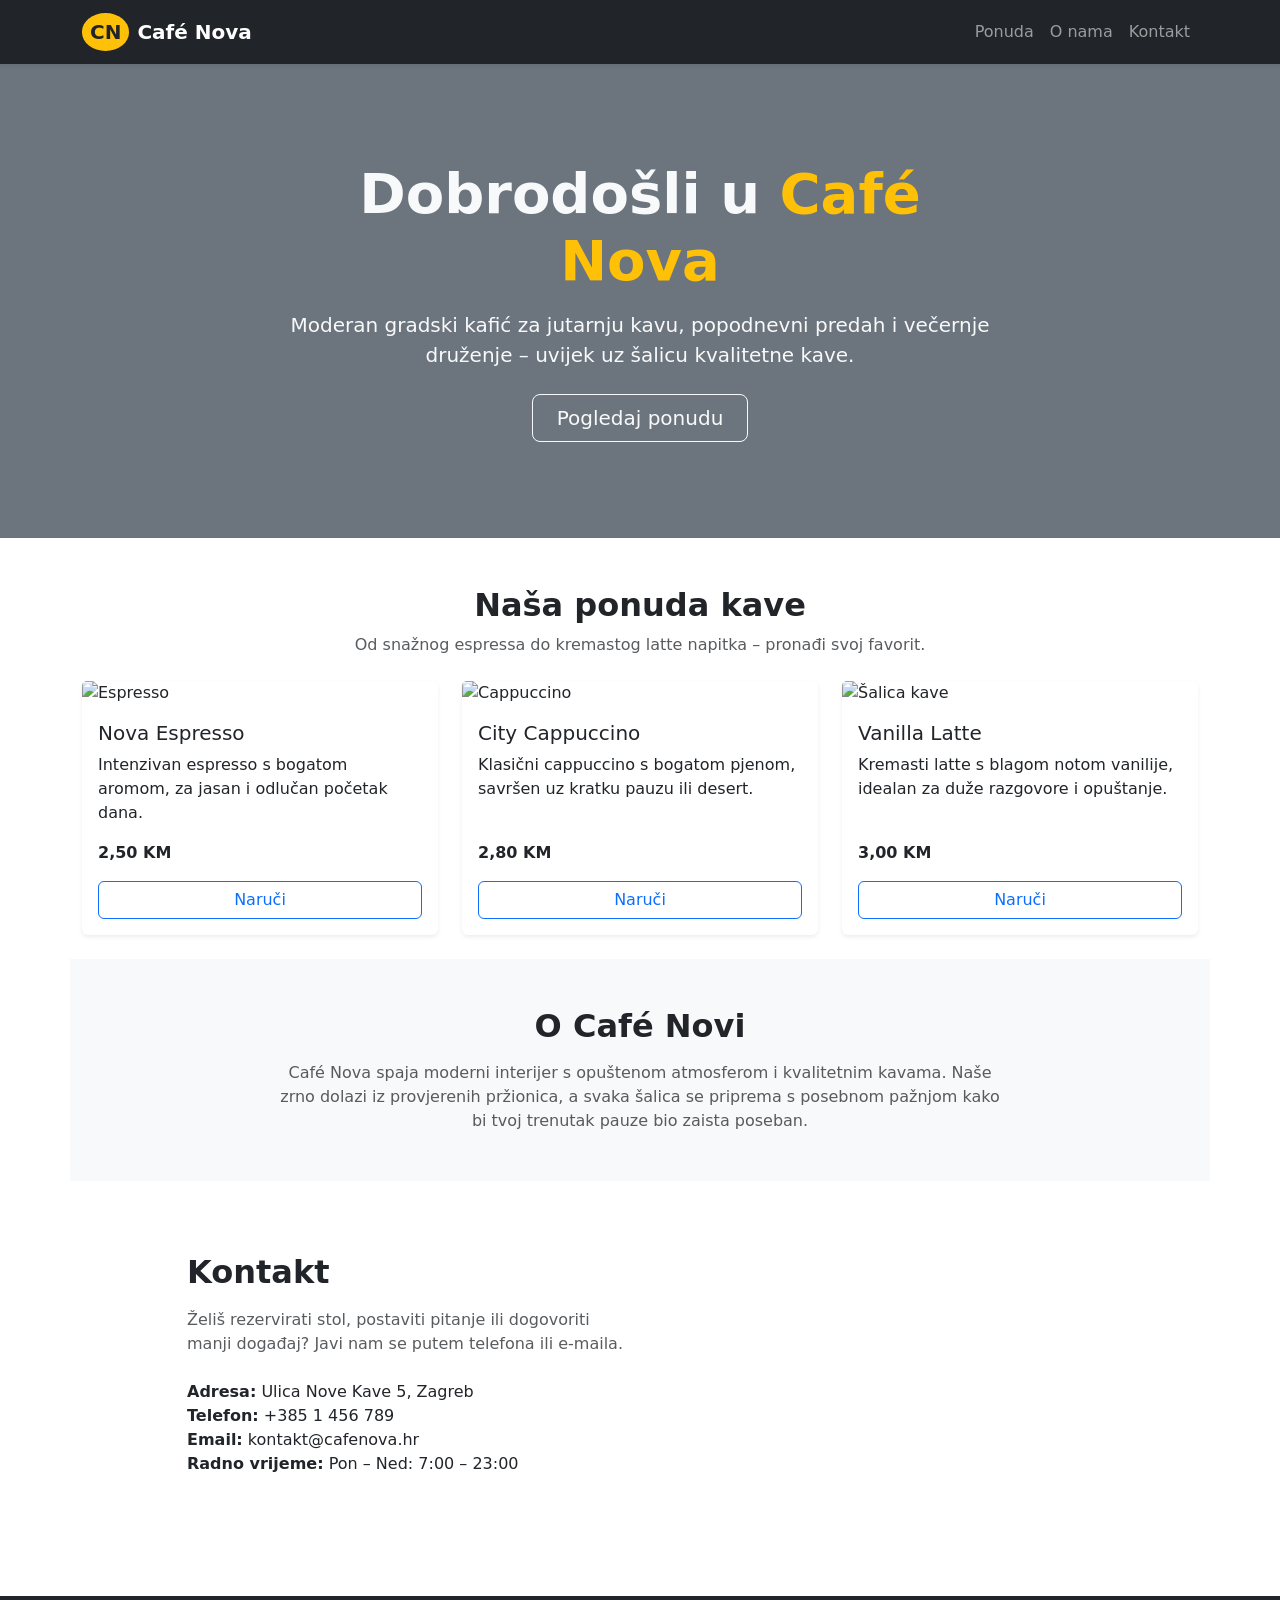
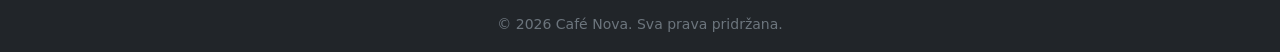
==== commit 51153ae9: "Priv komit" ====
--- a/index.html
+++ b/index.html
@@ -8,7 +8,7 @@
   <!-- Bootstrap CSS -->
   <link href="https://cdn.jsdelivr.net/npm/bootstrap@5.3.3/dist/css/bootstrap.min.css" rel="stylesheet">
   <!-- Naš custom CSS dolazi NAKON Bootstrapa -->
-  <link rel="stylesheet" href="../assets/css/style.css">
+  <link rel="stylesheet" href="a">
 </head>
 <body>
 
@@ -62,173 +62,176 @@
     ==============================================
     Nakon kloniranja a prije početka rada napravite
     svoj branch: git checkout -b rjesenje/ime-prezime
-    Kad završite kod pošaljite ga tj pushajt
+    Kad završite kod pošaljite ga tj pushajte na
     sljedeći način:
     git push --set-upstream origin rjesenje/ime-prezime
     =================================================
     ================================================= -->
 
   <!-- OVDJE PIŠI SVOJ KOD -->
-
-<!DOCTYPE html>
-<html lang="hr">
-<head>
-  <meta charset="UTF-8">
-  <meta name="viewport" content="width=device-width, initial-scale=1.0">
-  <title>LIBAR - Najbolja kava u Mostaru</title>
-
-  <link href="https://cdn.jsdelivr.net/npm/bootstrap@5.3.3/dist/css/bootstrap.min.css" rel="stylesheet">
-  <link rel="stylesheet" href="../assets/css/style.css">
-</head>
-<body class="bg-light">
-
-  <div class="container">
-
-    <!-- NAVBAR -->
-    <nav class="navbar navbar-expand-lg bg-dark navbar-dark rounded mt-3 shadow-sm">
-      <div class="container-fluid">
-        <a class="navbar-brand fw-bold fs-4" href="#">LIBAR</a>
-        <button class="navbar-toggler" type="button" data-bs-toggle="collapse" 
-                data-bs-target="#navbarNav" aria-controls="navbarNav" 
-                aria-expanded="false" aria-label="Toggle navigation">
-          <span class="navbar-toggler-icon"></span>
-        </button>
-        <div class="collapse navbar-collapse" id="navbarNav">
-          <ul class="navbar-nav ms-auto">
-            <li class="nav-item"><a class="nav-link" href="#ponuda">Ponuda</a></li>
-            <li class="nav-item"><a class="nav-link" href="#onama">O nama</a></li>
-            <li class="nav-item"><a class="nav-link" href="#kontakt">Kontakt</a></li>
-          </ul>
-        </div>
-      </div>
-    </nav>
-
-    <!-- HERO -->
-    <section class="hero-bg text-center py-5 my-5 rounded-4 position-relative shadow-lg">
-      <div class="hero-overlay rounded-4"></div>
-      <div class="position-relative py-5">
-        <h1 class="display-3 fw-bold text-white text-shadow libar">Dobrodošli u LIBAR</h1> 
-        <p class="lead fs-4 text-white-emphasis mt-4 mb-5">
-          Najbolja kava u Mostaru – topli ambijent, prijateljski osmijesi i miris svježe mljevene kave.
-        </p>
-        <a href="#ponuda" class="btn btn-warning btn-lg px-5 py-3 fw-bold shadow">
-          Pogledaj ponudu
-        </a>
-      </div>
-    </section>
-
-    <!-- PONUDA -->
-    <section id="ponuda" class="my-5">
-      <h2 class="text-center mb-5 fw-bold display-6 text-dark">Naša ponuda</h2>
-
-      <div class="row row-cols-1 row-cols-md-2 row-cols-lg-3 g-4">
-
+   <!-- NAVBAR -->
+  <nav class="navbar navbar-expand-sm navbar-dark bg-dark shadow-sm">
+    <div class="container">
+      <a class="navbar-brand fw-bold d-flex align-items-center" href="#">
+        <span class="bg-warning text-dark rounded-circle d-inline-flex justify-content-center align-items-center me-2 px-2 py-1">
+          CN
+        </span>
+        Café Nova
+      </a>
+      <button class="navbar-toggler" type="button" data-bs-toggle="collapse" data-bs-target="#mainNavbar"
+              aria-controls="mainNavbar" aria-expanded="false" aria-label="Toggle navigation">
+        <span class="navbar-toggler-icon"></span>
+      </button>
+
+      <div class="collapse navbar-collapse justify-content-end" id="mainNavbar">
+        <ul class="navbar-nav mb-2 mb-lg-0">
+          <li class="nav-item">
+            <a class="nav-link" href="#ponuda">Ponuda</a>
+          </li>
+          <li class="nav-item">
+            <a class="nav-link" href="#onama">O nama</a>
+          </li>
+          <li class="nav-item">
+            <a class="nav-link" href="#kontakt">Kontakt</a>
+          </li>
+        </ul>
+      </div>
+    </div>
+  </nav>
+
+  <!-- HERO SEKCIJA -->
+  <section class="py-5 bg-secondary text-light text-center">
+    <div class="container py-5">
+      <div class="row justify-content-center">
+        <div class="col-lg-8">
+          <h1 class="display-4 fw-bold mb-3">
+            Dobrodošli u <span class="text-warning">Café Nova</span>
+          </h1>
+          <p class="lead mb-4">
+            Moderan gradski kafić za jutarnju kavu, popodnevni predah i večernje druženje – uvijek uz šalicu kvalitetne kave.
+          </p>
+          <a href="#ponuda" class="btn btn-outline-light btn-lg px-4">
+            Pogledaj ponudu
+          </a>
+        </div>
+      </div>
+    </div>
+  </section>
+
+  <!-- PONUDA - KARTICE -->
+  <section id="ponuda" class="py-5">
+    <div class="container">
+      <div class="row mb-4 text-center">
+        <div class="col">
+          <h2 class="fw-bold">Naša ponuda kave</h2>
+          <p class="text-muted mb-0">Od snažnog espressa do kremastog latte napitka – pronađi svoj favorit.</p>
+        </div>
+      </div>
+
+      <div class="row g-4">
         <!-- Espresso -->
-        <div class="col">
-          <div class="card h-100 shadow border-0 rounded-4 overflow-hidden">
-            <img src="https://thumbs.dreamstime.com/b/espresso-10526527.jpg" class="card-img-top" alt="Espresso">
-            <div class="card-body text-center">
-              <h3 class="card-title fw-bold">Espresso</h3>
-              <p class="text-muted small">Kratki, jaki i punog okusa.</p>
-              <p class="fs-4 fw-bold text-warning">2,20 KM</p>
+        <div class="col-12 col-md-6 col-lg-4">
+          <div class="card h-100 shadow-sm border-0">
+            <img src="https://images.pexels.com/photos/312418/pexels-photo-312418.jpeg"
+                 class="card-img-top"
+                 alt="Espresso">
+            <div class="card-body d-flex flex-column">
+              <h5 class="card-title">Nova Espresso</h5>
+              <p class="card-text flex-grow-1">
+                Intenzivan espresso s bogatom aromom, za jasan i odlučan početak dana.
+              </p>
+              <p class="fw-semibold mb-3">2,50 KM</p>
+              <a href="#kontakt" class="btn btn-outline-primary mt-auto">Naruči</a>
             </div>
           </div>
         </div>
 
         <!-- Cappuccino -->
-        <div class="col">
-          <div class="card h-100 shadow border-0 rounded-4 overflow-hidden">
-            <img src="https://thumbs.dreamstime.com/b/close-up-heart-shaped-latte-art-creamy-coffee-foam-shot-beautifully-crafted-design-freshly-brewed-showcasing-intricate-426706863.jpg" class="card-img-top" alt="Cappuccino">
-            <div class="card-body text-center">
-              <h3 class="card-title fw-bold">Cappuccino</h3>
-              <p class="text-muted small">Savršena ravnoteža espressa i mlijeka.</p>
-              <p class="fs-4 fw-bold text-warning">3,80 KM</p>
+        <div class="col-12 col-md-6 col-lg-4">
+          <div class="card h-100 shadow-sm border-0">
+            <img src="https://images.pexels.com/photos/2396220/pexels-photo-2396220.jpeg"
+                 class="card-img-top"
+                 alt="Cappuccino">
+            <div class="card-body d-flex flex-column">
+              <h5 class="card-title">City Cappuccino</h5>
+              <p class="card-text flex-grow-1">
+                Klasični cappuccino s bogatom pjenom, savršen uz kratku pauzu ili desert.
+              </p>
+              <p class="fw-semibold mb-3">2,80 KM</p>
+              <a href="#kontakt" class="btn btn-outline-primary mt-auto">Naruči</a>
             </div>
           </div>
         </div>
 
         <!-- Latte -->
-        <div class="col">
-          <div class="card h-100 shadow border-0 rounded-4 overflow-hidden">
-            <img src="https://thumbs.dreamstime.com/b/close-up-coffee-cup-showcasing-tulip-pattern-crafted-latte-art-creamy-design-contrasts-rich-dark-espresso-390196408.jpg" class="card-img-top" alt="Latte">
-            <div class="card-body text-center">
-              <h3 class="card-title fw-bold">Latte</h3>
-              <p class="text-muted small">Mekši okus i više mlijeka.</p>
-              <p class="fs-4 fw-bold text-warning">4,20 KM</p>
-            </div>
-          </div>
-        </div>
-
-      </div>
-    </section>
-
-    <!-- CAROUSEL -->
-    <section class="my-5">
-      <h2 class="text-center mb-4 fw-bold">Izdvojena ponuda</h2>
-
-      <div id="kavaCarousel" class="carousel slide shadow rounded-4 overflow-hidden" data-bs-ride="carousel">
-        
-        <div class="carousel-indicators">
-          <button type="button" data-bs-target="#kavaCarousel" data-bs-slide-to="0" class="active"></button>
-          <button type="button" data-bs-target="#kavaCarousel" data-bs-slide-to="1"></button>
-          <button type="button" data-bs-target="#kavaCarousel" data-bs-slide-to="2"></button>
-        </div>
-
-        <div class="carousel-inner">
-
-          <div class="carousel-item active">
-            <img src="https://thumbs.dreamstime.com/b/espresso-10526527.jpg" class="d-block w-100" alt="Espresso">
-            <div class="carousel-caption bg-dark bg-opacity-50 rounded p-3">
-              <h3>Espresso</h3>
-              <p>2,20 KM</p>
-            </div>
-          </div>
-
-          <div class="carousel-item">
-            <img src="https://thumbs.dreamstime.com/b/close-up-heart-shaped-latte-art-creamy-coffee-foam-shot-beautifully-crafted-design-freshly-brewed-showcasing-intricate-426706863.jpg" class="d-block w-100" alt="Cappuccino">
-            <div class="carousel-caption bg-dark bg-opacity-50 rounded p-3">
-              <h3>Cappuccino</h3>
-              <p>3,80 KM</p>
-            </div>
-          </div>
-
-          <div class="carousel-item">
-            <img src="https://thumbs.dreamstime.com/b/close-up-coffee-cup-showcasing-tulip-pattern-crafted-latte-art-creamy-design-contrasts-rich-dark-espresso-390196408.jpg" class="d-block w-100" alt="Latte">
-            <div class="carousel-caption bg-dark bg-opacity-50 rounded p-3">
-              <h3>Latte</h3>
-              <p>4,20 KM</p>
-            </div>
-          </div>
-
-        </div>
-
-        <button class="carousel-control-prev" type="button" data-bs-target="#kavaCarousel" data-bs-slide="prev">
-          <span class="carousel-control-prev-icon"></span>
-        </button>
-        <button class="carousel-control-next" type="button" data-bs-target="#kavaCarousel" data-bs-slide="next">
-          <span class="carousel-control-next-icon"></span>
-        </button>
-
-      </div>
-    </section>
-
+<div class="col-12 col-md-6 col-lg-4">
+  <div class="card h-100 shadow-sm border-0">
+    <img src="https://images.pexels.com/photos/302904/pexels-photo-302904.jpeg"
+         class="card-img-top"
+         alt="Šalica kave">
+    <div class="card-body d-flex flex-column">
+      <h5 class="card-title">Vanilla Latte</h5>
+      <p class="card-text flex-grow-1">
+        Kremasti latte s blagom notom vanilije, idealan za duže razgovore i opuštanje.
+      </p>
+      <p class="fw-semibold mb-3">3,00 KM</p>
+      <a href="#kontakt" class="btn btn-outline-primary mt-auto">Naruči</a>
+    </div>
   </div>
+</div>
+
+  <!-- O NAMA -->
+  <section id="onama" class="py-5 bg-light">
+    <div class="container">
+      <div class="row justify-content-center">
+        <div class="col-lg-8">
+          <h2 class="fw-bold mb-3 text-center">O Café Novi</h2>
+          <p class="text-muted text-center mb-0">
+            Café Nova spaja moderni interijer s opuštenom atmosferom i kvalitetnim kavama.
+            Naše zrno dolazi iz provjerenih pržionica, a svaka šalica se priprema s posebnom pažnjom
+            kako bi tvoj trenutak pauze bio zaista poseban.
+          </p>
+        </div>
+      </div>
+    </div>
+  </section>
+
+  <!-- KONTAKT -->
+  <section id="kontakt" class="py-5">
+    <div class="container">
+      <div class="row justify-content-center align-items-center g-4">
+        <div class="col-lg-5">
+          <h2 class="fw-bold mb-3 text-center text-lg-start">Kontakt</h2>
+          <p class="text-muted mb-4 text-center text-lg-start">
+            Želiš rezervirati stol, postaviti pitanje ili dogovoriti manji događaj?
+            Javi nam se putem telefona ili e‑maila.
+          </p>
+          <ul class="list-unstyled mb-4 text-center text-lg-start">
+            <li><strong>Adresa:</strong> Ulica Nove Kave 5, Zagreb</li>
+            <li><strong>Telefon:</strong> +385 1 456 789</li>
+            <li><strong>Email:</strong> kontakt@cafenova.hr</li>
+            <li><strong>Radno vrijeme:</strong> Pon – Ned: 7:00 – 23:00</li>
+          </ul>
+        </div>
+        <div class="col-lg-5">
+      
+</div>
+        </div>
+      </div>
+    </div>
+  </section>
 
   <!-- FOOTER -->
-  <footer class="bg-dark text-white text-center py-4 mt-5">
-    <div class="container">
-      <p class="mb-0 fs-5">© 2026 LIBAR – Sva prava pridržana | Napravio Luka Barun</p>
+  <footer class="bg-dark text-light py-3">
+    <div class="container text-center">
+      <small class="text-secondary">&copy; <span id="year"></span> Café Nova. Sva prava pridržana.</small>
     </div>
   </footer>
 
   <!-- Bootstrap JS -->
   <script src="https://cdn.jsdelivr.net/npm/bootstrap@5.3.3/dist/js/bootstrap.bundle.min.js"></script>
-
+  <script>
+    document.getElementById('year').textContent = new Date().getFullYear();
+  </script>
 </body>
-</html>
-
-
-  <!-- Bootstrap JS - mora biti na kraju, prije </body> -->
-  <script src="https://cdn.jsdelivr.net/npm/bootstrap@5.3.3/dist/js/bootstrap.bundle.min.js"></script>
-</body>
-</html>
+</html>
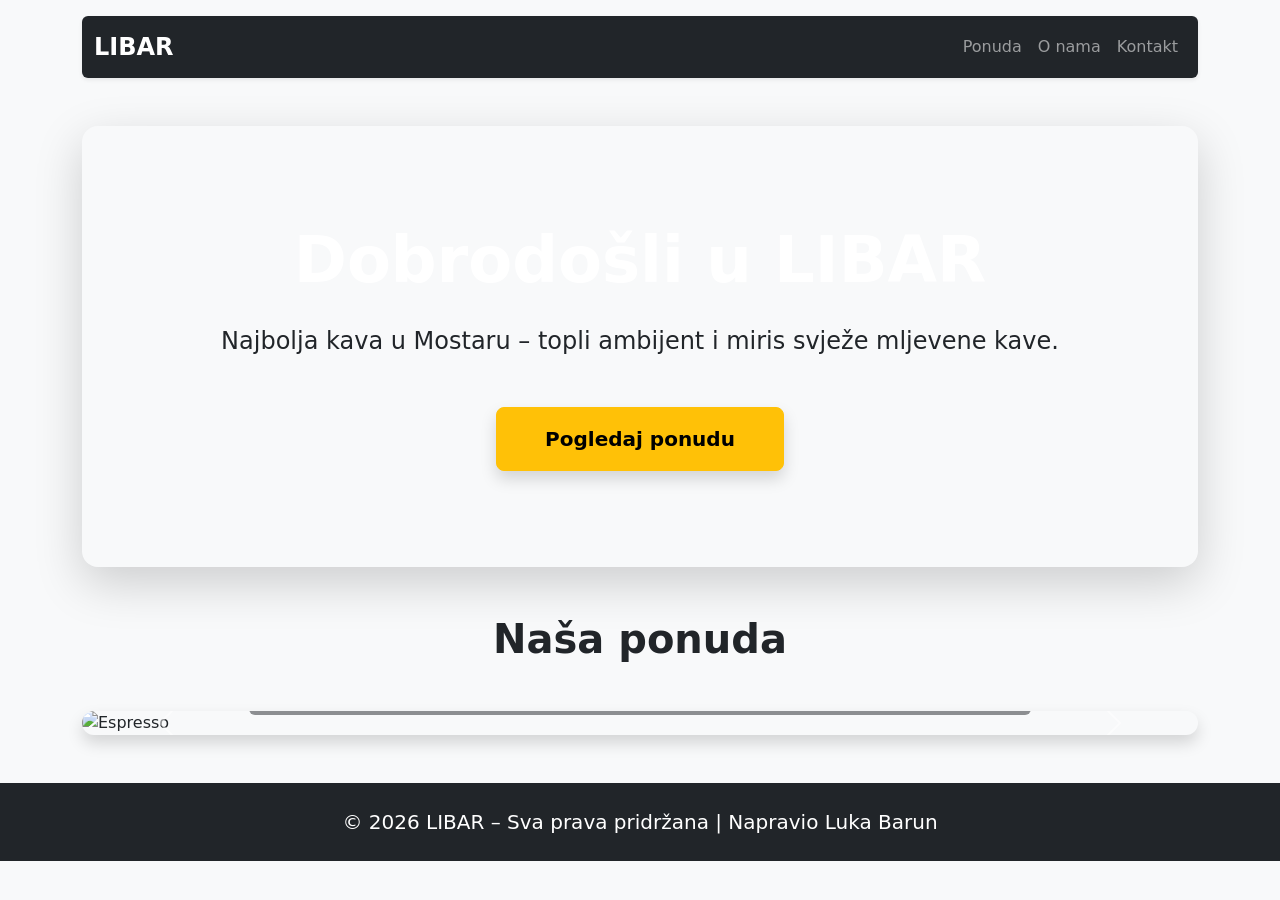
==== commit c97cb417: "poruka" ====
--- a/index.html
+++ b/index.html
@@ -8,7 +8,7 @@
   <!-- Bootstrap CSS -->
   <link href="https://cdn.jsdelivr.net/npm/bootstrap@5.3.3/dist/css/bootstrap.min.css" rel="stylesheet">
   <!-- Naš custom CSS dolazi NAKON Bootstrapa -->
-  <link rel="stylesheet" href="a">
+  <link rel="stylesheet" href="../assets/css/style.css">
 </head>
 <body>
 
@@ -62,176 +62,134 @@
     ==============================================
     Nakon kloniranja a prije početka rada napravite
     svoj branch: git checkout -b rjesenje/ime-prezime
-    Kad završite kod pošaljite ga tj pushajte na
+    Kad završite kod pošaljite ga tj pushajt
     sljedeći način:
     git push --set-upstream origin rjesenje/ime-prezime
     =================================================
     ================================================= -->
 
   <!-- OVDJE PIŠI SVOJ KOD -->
-   <!-- NAVBAR -->
-  <nav class="navbar navbar-expand-sm navbar-dark bg-dark shadow-sm">
-    <div class="container">
-      <a class="navbar-brand fw-bold d-flex align-items-center" href="#">
-        <span class="bg-warning text-dark rounded-circle d-inline-flex justify-content-center align-items-center me-2 px-2 py-1">
-          CN
-        </span>
-        Café Nova
-      </a>
-      <button class="navbar-toggler" type="button" data-bs-toggle="collapse" data-bs-target="#mainNavbar"
-              aria-controls="mainNavbar" aria-expanded="false" aria-label="Toggle navigation">
-        <span class="navbar-toggler-icon"></span>
-      </button>
 
-      <div class="collapse navbar-collapse justify-content-end" id="mainNavbar">
-        <ul class="navbar-nav mb-2 mb-lg-0">
-          <li class="nav-item">
-            <a class="nav-link" href="#ponuda">Ponuda</a>
-          </li>
-          <li class="nav-item">
-            <a class="nav-link" href="#onama">O nama</a>
-          </li>
-          <li class="nav-item">
-            <a class="nav-link" href="#kontakt">Kontakt</a>
-          </li>
-        </ul>
-      </div>
-    </div>
-  </nav>
+<!DOCTYPE html>
+<html lang="hr">
+<head>
+  <meta charset="UTF-8">
+  <meta name="viewport" content="width=device-width, initial-scale=1.0">
+  <title>LIBAR - Najbolja kava u Mostaru</title>
 
-  <!-- HERO SEKCIJA -->
-  <section class="py-5 bg-secondary text-light text-center">
-    <div class="container py-5">
-      <div class="row justify-content-center">
-        <div class="col-lg-8">
-          <h1 class="display-4 fw-bold mb-3">
-            Dobrodošli u <span class="text-warning">Café Nova</span>
-          </h1>
-          <p class="lead mb-4">
-            Moderan gradski kafić za jutarnju kavu, popodnevni predah i večernje druženje – uvijek uz šalicu kvalitetne kave.
-          </p>
-          <a href="#ponuda" class="btn btn-outline-light btn-lg px-4">
-            Pogledaj ponudu
-          </a>
+  <link href="https://cdn.jsdelivr.net/npm/bootstrap@5.3.3/dist/css/bootstrap.min.css" rel="stylesheet">
+  <link rel="stylesheet" href="../assets/css/style.css">
+</head>
+<body class="bg-light">
+
+  <div class="container">
+
+    <!-- NAVBAR -->
+    <nav class="navbar navbar-expand-lg bg-dark navbar-dark rounded mt-3 shadow-sm">
+      <div class="container-fluid">
+        <a class="navbar-brand fw-bold fs-4" href="#">LIBAR</a>
+        <button class="navbar-toggler" type="button" data-bs-toggle="collapse" 
+                data-bs-target="#navbarNav">
+          <span class="navbar-toggler-icon"></span>
+        </button>
+        <div class="collapse navbar-collapse" id="navbarNav">
+          <ul class="navbar-nav ms-auto">
+            <li class="nav-item"><a class="nav-link" href="#ponuda">Ponuda</a></li>
+            <li class="nav-item"><a class="nav-link" href="#onama">O nama</a></li>
+            <li class="nav-item"><a class="nav-link" href="#kontakt">Kontakt</a></li>
+          </ul>
         </div>
       </div>
-    </div>
-  </section>
+    </nav>
 
-  <!-- PONUDA - KARTICE -->
-  <section id="ponuda" class="py-5">
-    <div class="container">
-      <div class="row mb-4 text-center">
-        <div class="col">
-          <h2 class="fw-bold">Naša ponuda kave</h2>
-          <p class="text-muted mb-0">Od snažnog espressa do kremastog latte napitka – pronađi svoj favorit.</p>
+    <!-- HERO -->
+    <section class="hero-bg text-center py-5 my-5 rounded-4 position-relative shadow-lg">
+      <div class="hero-overlay rounded-4"></div>
+      <div class="position-relative py-5">
+        <h1 class="display-3 fw-bold text-white">Dobrodošli u LIBAR</h1> 
+        <p class="lead fs-4 text-white-emphasis mt-4 mb-5">
+          Najbolja kava u Mostaru – topli ambijent i miris svježe mljevene kave.
+        </p>
+        <a href="#ponuda" class="btn btn-warning btn-lg px-5 py-3 fw-bold shadow">
+          Pogledaj ponudu
+        </a>
+      </div>
+    </section>
+
+    <!-- NAŠA PONUDA (SADA CAROUSEL) -->
+    <section id="ponuda" class="my-5">
+      <h2 class="text-center mb-5 fw-bold display-6 text-dark">Naša ponuda</h2>
+
+      <div id="kavaCarousel" class="carousel slide shadow rounded-4 overflow-hidden" data-bs-ride="carousel">
+        
+        <div class="carousel-indicators">
+          <button type="button" data-bs-target="#kavaCarousel" data-bs-slide-to="0" class="active"></button>
+          <button type="button" data-bs-target="#kavaCarousel" data-bs-slide-to="1"></button>
+          <button type="button" data-bs-target="#kavaCarousel" data-bs-slide-to="2"></button>
         </div>
-      </div>
 
-      <div class="row g-4">
-        <!-- Espresso -->
-        <div class="col-12 col-md-6 col-lg-4">
-          <div class="card h-100 shadow-sm border-0">
-            <img src="https://images.pexels.com/photos/312418/pexels-photo-312418.jpeg"
-                 class="card-img-top"
-                 alt="Espresso">
-            <div class="card-body d-flex flex-column">
-              <h5 class="card-title">Nova Espresso</h5>
-              <p class="card-text flex-grow-1">
-                Intenzivan espresso s bogatom aromom, za jasan i odlučan početak dana.
-              </p>
-              <p class="fw-semibold mb-3">2,50 KM</p>
-              <a href="#kontakt" class="btn btn-outline-primary mt-auto">Naruči</a>
+        <div class="carousel-inner">
+
+          <!-- Espresso -->
+          <div class="carousel-item active">
+            <img src="https://thumbs.dreamstime.com/b/espresso-10526527.jpg" class="d-block w-100" alt="Espresso">
+            <div class="carousel-caption bg-dark bg-opacity-50 rounded p-3">
+              <h3>Espresso</h3>
+              <p>Kratki, jaki i punog okusa</p>
+              <p class="fw-bold text-warning">2,20 KM</p>
             </div>
           </div>
+
+          <!-- Cappuccino -->
+          <div class="carousel-item">
+            <img src="https://thumbs.dreamstime.com/b/close-up-heart-shaped-latte-art-creamy-coffee-foam-shot-beautifully-crafted-design-freshly-brewed-showcasing-intricate-426706863.jpg" class="d-block w-100" alt="Cappuccino">
+            <div class="carousel-caption bg-dark bg-opacity-50 rounded p-3">
+              <h3>Cappuccino</h3>
+              <p>Savršena ravnoteža espressa i mlijeka</p>
+              <p class="fw-bold text-warning">3,80 KM</p>
+            </div>
+          </div>
+
+          <!-- Latte -->
+          <div class="carousel-item">
+            <img src="https://thumbs.dreamstime.com/b/close-up-coffee-cup-showcasing-tulip-pattern-crafted-latte-art-creamy-design-contrasts-rich-dark-espresso-390196408.jpg" class="d-block w-100" alt="Latte">
+            <div class="carousel-caption bg-dark bg-opacity-50 rounded p-3">
+              <h3>Latte</h3>
+              <p>Mekši okus i više mlijeka</p>
+              <p class="fw-bold text-warning">4,20 KM</p>
+            </div>
+          </div>
+
         </div>
 
-        <!-- Cappuccino -->
-        <div class="col-12 col-md-6 col-lg-4">
-          <div class="card h-100 shadow-sm border-0">
-            <img src="https://images.pexels.com/photos/2396220/pexels-photo-2396220.jpeg"
-                 class="card-img-top"
-                 alt="Cappuccino">
-            <div class="card-body d-flex flex-column">
-              <h5 class="card-title">City Cappuccino</h5>
-              <p class="card-text flex-grow-1">
-                Klasični cappuccino s bogatom pjenom, savršen uz kratku pauzu ili desert.
-              </p>
-              <p class="fw-semibold mb-3">2,80 KM</p>
-              <a href="#kontakt" class="btn btn-outline-primary mt-auto">Naruči</a>
-            </div>
-          </div>
-        </div>
+        <!-- Strelice -->
+        <button class="carousel-control-prev" type="button" data-bs-target="#kavaCarousel" data-bs-slide="prev">
+          <span class="carousel-control-prev-icon"></span>
+        </button>
+        <button class="carousel-control-next" type="button" data-bs-target="#kavaCarousel" data-bs-slide="next">
+          <span class="carousel-control-next-icon"></span>
+        </button>
 
-        <!-- Latte -->
-<div class="col-12 col-md-6 col-lg-4">
-  <div class="card h-100 shadow-sm border-0">
-    <img src="https://images.pexels.com/photos/302904/pexels-photo-302904.jpeg"
-         class="card-img-top"
-         alt="Šalica kave">
-    <div class="card-body d-flex flex-column">
-      <h5 class="card-title">Vanilla Latte</h5>
-      <p class="card-text flex-grow-1">
-        Kremasti latte s blagom notom vanilije, idealan za duže razgovore i opuštanje.
-      </p>
-      <p class="fw-semibold mb-3">3,00 KM</p>
-      <a href="#kontakt" class="btn btn-outline-primary mt-auto">Naruči</a>
-    </div>
+      </div>
+    </section>
+
   </div>
-</div>
-
-  <!-- O NAMA -->
-  <section id="onama" class="py-5 bg-light">
-    <div class="container">
-      <div class="row justify-content-center">
-        <div class="col-lg-8">
-          <h2 class="fw-bold mb-3 text-center">O Café Novi</h2>
-          <p class="text-muted text-center mb-0">
-            Café Nova spaja moderni interijer s opuštenom atmosferom i kvalitetnim kavama.
-            Naše zrno dolazi iz provjerenih pržionica, a svaka šalica se priprema s posebnom pažnjom
-            kako bi tvoj trenutak pauze bio zaista poseban.
-          </p>
-        </div>
-      </div>
-    </div>
-  </section>
-
-  <!-- KONTAKT -->
-  <section id="kontakt" class="py-5">
-    <div class="container">
-      <div class="row justify-content-center align-items-center g-4">
-        <div class="col-lg-5">
-          <h2 class="fw-bold mb-3 text-center text-lg-start">Kontakt</h2>
-          <p class="text-muted mb-4 text-center text-lg-start">
-            Želiš rezervirati stol, postaviti pitanje ili dogovoriti manji događaj?
-            Javi nam se putem telefona ili e‑maila.
-          </p>
-          <ul class="list-unstyled mb-4 text-center text-lg-start">
-            <li><strong>Adresa:</strong> Ulica Nove Kave 5, Zagreb</li>
-            <li><strong>Telefon:</strong> +385 1 456 789</li>
-            <li><strong>Email:</strong> kontakt@cafenova.hr</li>
-            <li><strong>Radno vrijeme:</strong> Pon – Ned: 7:00 – 23:00</li>
-          </ul>
-        </div>
-        <div class="col-lg-5">
-      
-</div>
-        </div>
-      </div>
-    </div>
-  </section>
 
   <!-- FOOTER -->
-  <footer class="bg-dark text-light py-3">
-    <div class="container text-center">
-      <small class="text-secondary">&copy; <span id="year"></span> Café Nova. Sva prava pridržana.</small>
+  <footer class="bg-dark text-white text-center py-4 mt-5">
+    <div class="container">
+      <p class="mb-0 fs-5">© 2026 LIBAR – Sva prava pridržana | Napravio Luka Barun</p>
     </div>
   </footer>
 
   <!-- Bootstrap JS -->
   <script src="https://cdn.jsdelivr.net/npm/bootstrap@5.3.3/dist/js/bootstrap.bundle.min.js"></script>
-  <script>
-    document.getElementById('year').textContent = new Date().getFullYear();
-  </script>
+
 </body>
-</html>+</html>
+
+
+  <!-- Bootstrap JS - mora biti na kraju, prije </body> -->
+  <script src="https://cdn.jsdelivr.net/npm/bootstrap@5.3.3/dist/js/bootstrap.bundle.min.js"></script>
+</body>
+</html>
--- a/assets/css/style.css
+++ b/assets/css/style.css
@@ -0,0 +1,2 @@
+/* Ovdje trenutno nema custom stilova.
+   Carousel za kartice koristi isključivo Bootstrap klase. */
--- a/assets/css/style.css
+++ b/assets/css/style.css
@@ -0,0 +1,2 @@
+/* Ovdje trenutno nema custom stilova.
+   Carousel za kartice koristi isključivo Bootstrap klase. */
